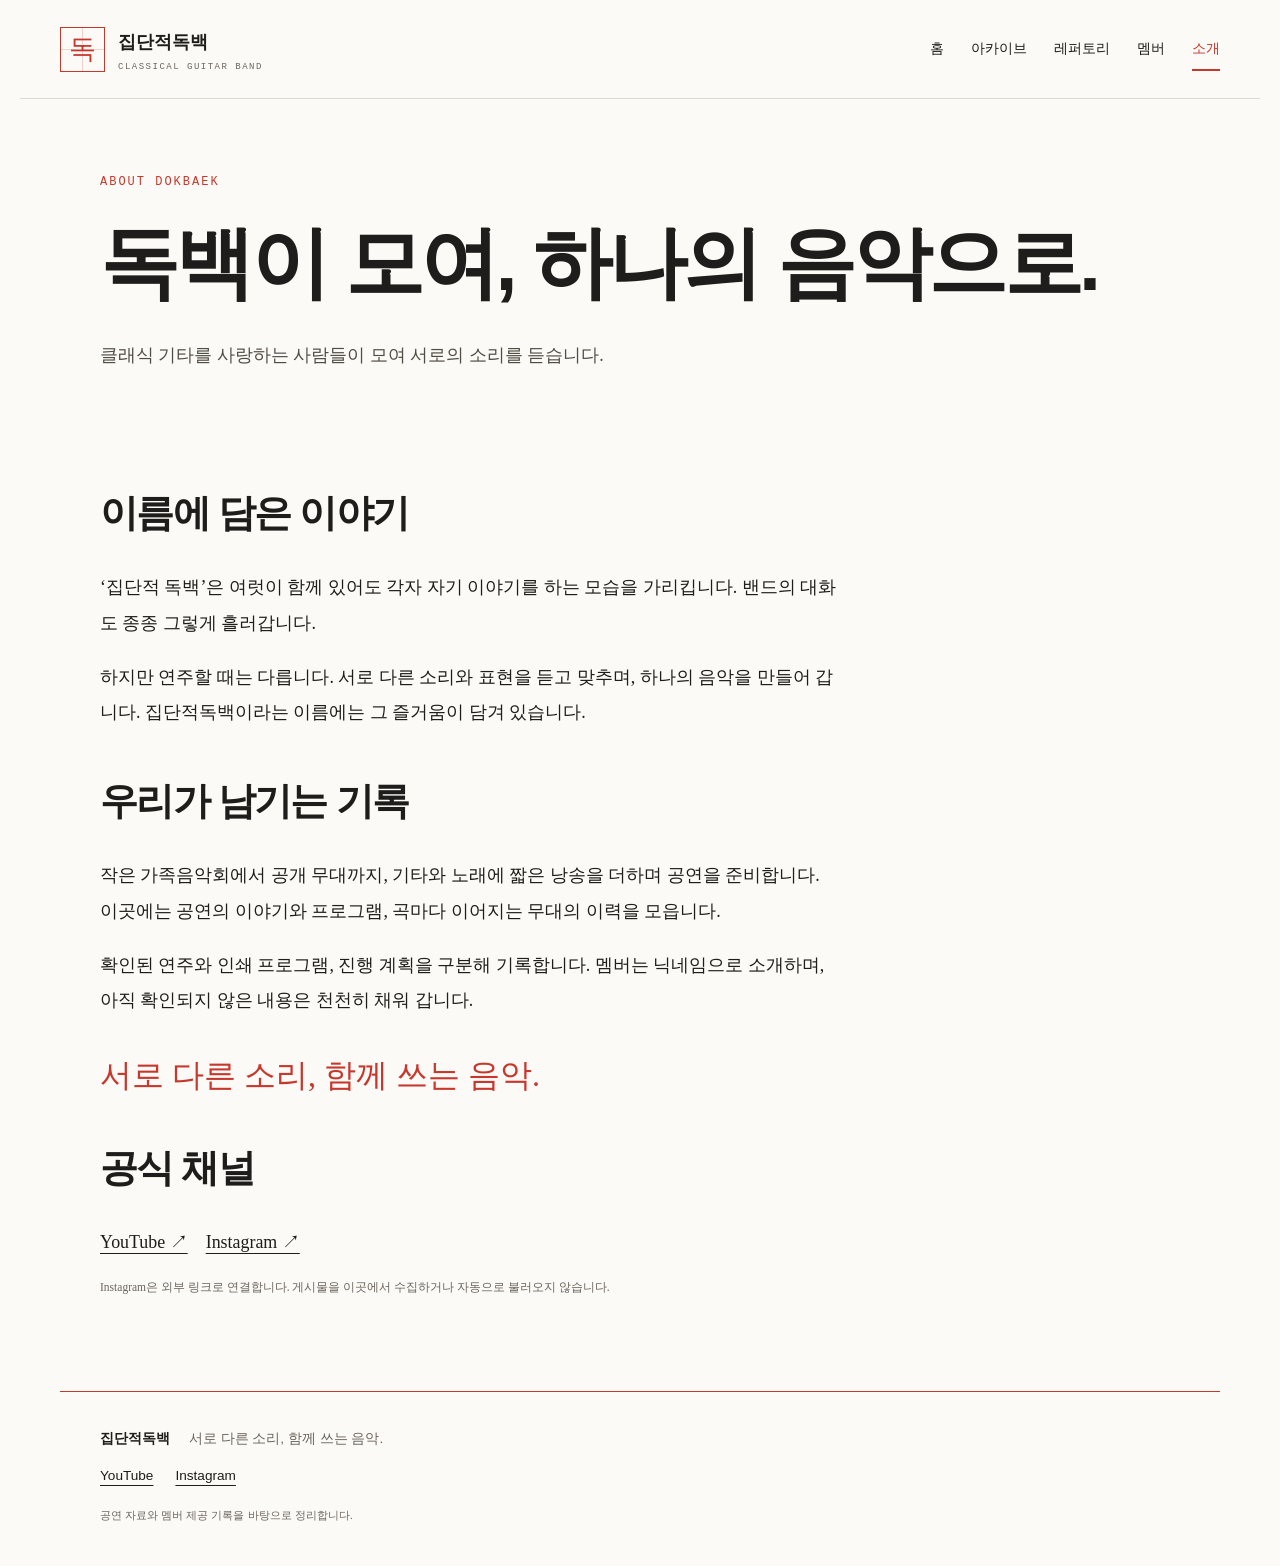
==== about.html @ 29172a7e "집독 아카이브페이지 구성" ====
<!doctype html>
<html lang="ko"><head><meta charset="utf-8"><meta name="viewport" content="width=device-width, initial-scale=1">
<meta name="description" content="클래식 기타 밴드 집단적독백의 공연과 레퍼토리 기록">
<meta name="referrer" content="strict-origin-when-cross-origin">
<meta http-equiv="Content-Security-Policy" content="default-src 'self'; script-src 'self'; style-src 'self'; img-src 'self' data:; connect-src 'self'; frame-src https://www.youtube-nocookie.com; object-src 'none'; base-uri 'self'">
<title>소개 · 집단적독백</title><link rel="stylesheet" href="assets/css/site.css"><script type="module" src="assets/js/site.js"></script></head>
<body data-page="about"><a class="skip" href="#main">본문으로 건너뛰기</a>
<header class="site-header"><a class="brand" href="index.html"><span class="brand-mark" aria-hidden="true">독</span><span>집단적독백<small>CLASSICAL GUITAR BAND</small></span></a>
<button class="menu-toggle" aria-expanded="false" aria-controls="main-nav">메뉴</button>
<nav id="main-nav" aria-label="주 메뉴"><a href="index.html">홈</a><a href="archive.html?year=2025">아카이브</a><a href="repertoire.html">레퍼토리</a><a href="members.html">멤버</a><a href="about.html">소개</a></nav></header>
<main id="main" tabindex="-1"><p class="loading" role="status">기록을 불러오는 중입니다.</p></main>
<noscript><p>이 아카이브를 보려면 JavaScript를 켜 주세요.</p></noscript>
<footer class="site-footer"><p>집단적독백 <span>서로 다른 소리, 함께 쓰는 음악.</span></p><div id="footer-links"></div><small>공연 자료와 멤버 제공 기록을 바탕으로 정리합니다.</small></footer>
<dialog id="media-dialog" aria-labelledby="media-title"><div class="dialog-toolbar"><h2 id="media-title">공연 인쇄물</h2><button id="close-dialog" autofocus>닫기 ×</button></div><div id="media-content"></div></dialog>
</body></html>
---- assets/css/site.css ----
:root{--paper:#fbfaf6;--red:#c8372d;--ink:#1e1d1b;--navy:#26324f;--muted:#6c655d;--line:#ded8ce;--grid:#c8372d35;--serif:Georgia,'Batang','바탕',serif;--sans:'Malgun Gothic','Apple SD Gothic Neo',sans-serif;--mono:Consolas,monospace}
*{box-sizing:border-box}html{scroll-behavior:smooth;scroll-padding-top:100px}body{margin:0;background:var(--paper);color:var(--ink);font-family:var(--sans);line-height:1.75}a{color:inherit;text-decoration-thickness:1px;text-underline-offset:5px}button,input,select{font:inherit}button,a,input,select,summary{touch-action:manipulation}button{cursor:pointer}button:disabled{cursor:default}a:focus-visible,button:focus-visible,input:focus-visible,select:focus-visible,summary:focus-visible,[tabindex]:focus-visible{outline:3px solid var(--navy);outline-offset:5px}img{display:block;max-width:100%}h1,h2,h3,p{margin-top:0}h1,h2,h3{line-height:1.3;letter-spacing:-.045em}h1{font-size:clamp(2.5rem,6.2vw,5.25rem);font-weight:900;margin-bottom:24px}h2{font-size:clamp(1.7rem,3vw,2.5rem)}h3{font-size:1.25rem}small,.muted{color:var(--muted)}.skip{position:fixed;top:-100px;left:20px;z-index:20;background:var(--ink);color:white;padding:10px}.skip:focus{top:10px}.site-header{max-width:1240px;margin:auto;padding:26px 40px;display:flex;justify-content:space-between;align-items:center;gap:24px;border-bottom:1px solid var(--line)}.brand{display:flex;gap:13px;align-items:center;text-decoration:none;font-size:1.15rem;font-weight:bold;white-space:nowrap}.brand small{display:block;font:9px var(--mono);letter-spacing:1.5px;margin-top:4px}.brand-mark{border:1px solid var(--red);color:var(--red);font:1.7rem var(--serif);width:45px;height:45px;display:grid;place-items:center;background:linear-gradient(90deg,transparent 49%,var(--grid) 50%,transparent 51%),linear-gradient(transparent 49%,var(--grid) 50%,transparent 51%)}nav{display:flex;gap:27px;font-size:.9rem}nav a{text-decoration:none;padding:8px 0}nav a[aria-current=page]{color:var(--red);border-bottom:2px solid var(--red)}.menu-toggle{display:none;background:transparent;border:1px solid var(--line);padding:6px 13px}main{max-width:1160px;margin:auto;padding:0 40px 80px;min-height:55vh}.loading{padding:70px 0}.eyebrow{font:.75rem var(--mono);letter-spacing:2px;text-transform:uppercase;color:var(--red);margin-bottom:22px}.hero{padding:76px 0 52px}.hero p.lede,.lede{max-width:650px;font-family:var(--serif);font-size:1.12rem;line-height:1.95;color:#514c44}.hero .actions{margin-top:30px}.home-hero{position:relative}.home-hero h1{max-width:850px}.accent{color:var(--red)}.group-art{width:100%;aspect-ratio:3/1;object-fit:contain;margin:30px 0 0}.hero-bottom{display:flex;justify-content:space-between;gap:20px;align-items:center;margin-top:12px}.hero-bottom small{font:11px var(--mono);letter-spacing:1px}.actions{display:flex;gap:12px;flex-wrap:wrap}.button{display:inline-flex;justify-content:center;align-items:center;text-decoration:none;border:1px solid var(--ink);background:transparent;padding:11px 20px;min-height:44px;color:var(--ink);font-size:.9rem}.button.primary{background:var(--ink);color:var(--paper)}.button:hover{border-color:var(--red);color:var(--red)}.button.primary:hover{background:var(--red);color:white}.section{padding:40px 0;border-top:1px solid var(--line)}.section-head{display:flex;justify-content:space-between;align-items:baseline;gap:20px;margin-bottom:28px}.section-head h2{margin:0}.section-head>a{font-size:.85rem}.stats{display:grid;grid-template-columns:repeat(3,1fr);border-top:1px solid var(--red);border-bottom:1px solid var(--red);margin:15px 0 45px}.stat{padding:22px 20px;border-right:1px solid var(--grid)}.stat:last-child{border:0}.stat b{display:block;font:2.7rem var(--mono);color:var(--red);line-height:1.3}.stat span{font-size:.82rem}.stat small{display:block;font-size:.7rem}.year-grid,.card-grid{display:grid;grid-template-columns:repeat(2,minmax(0,1fr));gap:22px}.year-card{display:block;padding:28px 30px;border:1px solid var(--red);text-decoration:none;position:relative;background:linear-gradient(var(--grid) 1px,transparent 1px),linear-gradient(90deg,var(--grid) 1px,transparent 1px);background-size:38px 38px}.year-card .year-number{font:3.4rem var(--mono);letter-spacing:-3px;color:var(--red)}.year-card h3{margin:12px 0 8px;font-size:1.5rem}.year-card p{background:var(--paper);width:fit-content;margin-bottom:12px}.year-card .arrow{position:absolute;right:26px;top:30px;font-size:1.6rem}.year-card:hover{background-color:#f6eee5}.concert-preview{display:block;border-top:2px solid var(--ink);padding:22px 0;text-decoration:none}.concert-preview .preview-date{font:.8rem var(--mono);color:var(--red);margin-bottom:14px}.concert-preview h3{font-size:1.35rem;margin:10px 0}.concert-preview p{margin-bottom:8px}.pill{display:inline-block;font-size:.7rem;padding:2px 9px;border:1px solid var(--line);margin:0 5px 5px 0;line-height:1.8;border-radius:2px}.pill.red{border-color:var(--red);color:var(--red)}.pill.navy{border-color:var(--navy);color:var(--navy)}.year-tabs{display:flex;gap:8px;flex-wrap:wrap;padding-top:32px}.year-tabs a{font:1rem var(--mono);text-decoration:none;border:1px solid var(--line);padding:7px 17px}.year-tabs a[aria-current=page]{background:var(--red);border-color:var(--red);color:white}.manuscript{display:flex;flex-wrap:wrap;margin-bottom:26px;max-width:100%}.manuscript span{display:grid;place-items:center;width:39px;height:42px;border:1px solid var(--red);margin-right:-1px;font-family:var(--serif);font-size:1.1rem;animation:letter-in .5s both;animation-delay:calc(var(--i,0)*.04s)}@keyframes letter-in{from{opacity:0}to{opacity:1}}.calendar{display:grid;grid-template-columns:repeat(6,minmax(0,1fr));border-left:1px solid var(--red);border-top:1px solid var(--red)}.month{min-height:135px;padding:12px;border-right:1px solid var(--red);border-bottom:1px solid var(--red)}.month-number{font:1.4rem var(--mono);color:var(--red);display:block;margin-bottom:12px}.month a{display:block;font-size:.72rem;margin-top:7px;overflow-wrap:anywhere}.month.empty{color:var(--muted);background:linear-gradient(135deg,transparent 49.7%,#c8372d12 50%,transparent 50.3%)}.calendar-caption{font-size:.8rem;color:var(--muted);margin-top:12px}.concert-section{border-top:1px solid var(--red);padding:42px 0 55px;scroll-margin-top:35px}.concert-heading{display:flex;gap:24px;align-items:flex-start;margin-bottom:22px}.concert-number{flex:none;width:70px;height:80px;border:1px solid var(--red);display:flex;flex-direction:column;align-items:center;justify-content:center;color:var(--red);font:2.6rem var(--mono)}.concert-number small{font:11px var(--mono);color:var(--red)}.concert-heading h2{margin:8px 0 14px}.concert-heading p{margin-bottom:3px}.concert-story{font-family:var(--serif);font-size:1.08rem;max-width:750px}.notice{border-left:2px solid var(--red);padding:8px 16px;background:#c8372d05;margin:18px 0;font-size:.85rem;color:#5d514a}.notice p{margin:5px 0}.print-grid{display:grid;grid-template-columns:repeat(2,minmax(0,220px));gap:18px;margin:25px 0 35px}.print-button{background:transparent;border:1px solid var(--line);padding:9px;text-align:left}.print-button img{width:100%;height:240px;object-fit:contain;background:#f1ece2}.print-button span{display:flex;justify-content:space-between;font-size:.75rem;margin-top:9px;gap:10px}.setlist{list-style:none;padding:0;margin:18px 0 25px;border-top:1px solid var(--line)}.set-item{display:grid;grid-template-columns:48px minmax(0,1fr);gap:10px;padding:23px 0;border-bottom:1px solid var(--line);scroll-margin-top:25px}.set-number{font:1.1rem var(--mono);color:var(--red);padding-top:4px}.set-item h3{margin:0 0 8px;font-size:1.22rem}.set-item h3 a{text-decoration:none}.set-item h3 a:hover{text-decoration:underline}.set-item p{font-size:.85rem;margin:8px 0}.set-item .composer{font: .8rem var(--mono);color:var(--muted);margin-bottom:10px}.set-item.event{background:#26324f05;padding-left:12px}.source-note{font-size:.72rem;color:var(--muted);margin-top:15px}.credits{display:flex;gap:9px;flex-wrap:wrap;margin-top:12px}.credit{display:flex;gap:8px;align-items:center;font-size:.75rem;text-decoration:none;border:1px solid var(--line);padding:4px 10px 4px 4px}.credit .image-wrap{width:36px;height:36px;flex:none}.credit img{width:36px;height:36px;object-fit:contain}.image-wrap{display:block;position:relative}.image-placeholder{display:grid;place-items:center;width:100%;height:100%;background:#ece8df;color:var(--muted);text-align:center;font-size:.7rem}.moments{display:grid;grid-template-columns:repeat(2,minmax(0,1fr));gap:16px;margin-top:30px}.moment{padding:20px;border:1px solid var(--line);font-family:var(--serif)}.concert-pagination{display:flex;justify-content:space-between;gap:20px;font-size:.85rem;margin-top:28px}.table-wrap{overflow-x:auto;border:1px solid var(--line)}table{border-collapse:collapse;width:100%;min-width:520px;font-size:.82rem;text-align:left}th,td{padding:13px 15px;border-bottom:1px solid var(--line)}th{background:#ede8de;font-weight:normal;white-space:nowrap}td:not(:first-child){text-align:center}td:first-child{max-width:300px}tr:last-child td{border:0}.table-legend{font-size:.75rem;color:var(--muted);margin-top:12px}.filters{display:grid;grid-template-columns:2fr repeat(3,1fr);gap:15px;padding:24px 0;border-top:1px solid var(--red);border-bottom:1px solid var(--line)}label{display:block;font-size:.78rem;color:var(--muted)}input,select{display:block;width:100%;border:1px solid var(--line);background:var(--paper);color:var(--ink);padding:11px;margin-top:6px;border-radius:0;min-height:45px}input:focus,select:focus{border-color:var(--navy)}.filter-bottom{display:flex;align-items:center;justify-content:space-between;margin:20px 0;gap:15px}.filter-bottom p{margin:0;font-size:.85rem}.text-button{border:0;border-bottom:1px solid var(--ink);padding:4px 0;background:transparent;color:var(--ink);font-size:.8rem}.song-card{border-top:1px solid var(--line);padding:0}.song-card:last-child{border-bottom:1px solid var(--line)}.song-card summary{display:flex;align-items:center;justify-content:space-between;gap:20px;cursor:pointer;padding:24px 0;list-style:none}.song-card summary::-webkit-details-marker{display:none}.song-card summary::after{content:'+';color:var(--red);font-size:1.6rem}.song-card[open] summary::after{content:'−'}.song-card summary strong{font-size:1.18rem;display:block}.song-card summary small{font-size:.75rem}.song-card summary .history-count{font:.85rem var(--mono);margin-left:auto;white-space:nowrap}.song-body{padding:0 0 25px}.song-description{font-family:var(--serif)}.history{border-left:2px solid var(--line);padding:5px 0 5px 18px;margin:18px 0;font-size:.85rem}.history p{margin:6px 0}.history>a{font-weight:bold}.empty-state{padding:35px 20px;border:1px dashed var(--line);color:var(--muted);text-align:center}.member-grid{display:grid;grid-template-columns:repeat(4,minmax(0,1fr));gap:18px;margin:28px 0 45px}.member-card{padding:20px 15px;border:1px solid var(--red);text-decoration:none;text-align:center}.member-card .image-wrap{width:100%;height:200px}.member-card img{width:100%;height:200px;object-fit:contain}.member-card h3{margin:20px 0 5px;font-size:1.1rem}.member-card p{font-size:.72rem;margin:0;color:var(--muted)}.member-card:hover,.member-card[aria-current=true]{background:#f1eae0}.member-detail{padding:30px;border:1px solid var(--line);scroll-margin-top:30px}.member-detail h2{font-size:1.7rem}.prose{max-width:740px;font-family:var(--serif);font-size:1.12rem;line-height:2}.prose h2{font-family:var(--sans);margin-top:45px}.about-signature{font:2rem var(--serif);color:var(--red);margin:35px 0}.channel-list{display:flex;gap:18px;flex-wrap:wrap}.site-footer{max-width:1160px;padding:35px 40px 40px;margin:auto;border-top:1px solid var(--red);font-size:.85rem}.site-footer p{font-weight:bold}.site-footer p span{font-weight:normal;color:var(--muted);margin-left:15px}.site-footer #footer-links{display:flex;gap:22px;margin-bottom:15px}.site-footer small{font-size:.7rem}dialog{padding:20px;border:1px solid var(--red);background:var(--paper);max-width:min(900px,95vw);max-height:94vh;width:fit-content}dialog::backdrop{background:#1e1d1bd4}.dialog-toolbar{display:flex;justify-content:space-between;align-items:center;gap:24px;padding-bottom:15px}.dialog-toolbar h2{font-size:1.1rem;margin:0}.dialog-toolbar button{background:transparent;border:1px solid var(--ink);padding:6px 12px}.dialog-toolbar button:hover{color:var(--red)}#media-content img{max-height:78vh;object-fit:contain;max-width:100%}iframe{border:0;max-width:100%;aspect-ratio:16/9;width:720px}.video-button{margin-top:10px}.error{padding:50px 0}
.hero h1{white-space:pre-line}.group-art img{width:100%;height:100%;object-fit:contain}.group-art .image-placeholder{aspect-ratio:3/1}
@media(min-width:1050px){.member-grid{grid-template-columns:repeat(7,minmax(0,1fr));gap:10px}.member-card{padding:16px 8px}.member-card .image-wrap,.member-card img{height:145px}.member-card h3{font-size:.95rem}.member-card p{font-size:.65rem}}
@media(max-width:760px){.site-header{padding:20px 24px;gap:12px;flex-wrap:wrap}.menu-toggle{display:block}nav{display:none;width:100%;gap:10px;justify-content:space-between;border-top:1px solid var(--line);padding-top:10px}nav.is-open{display:flex}nav a{font-size:.85rem}main{padding:0 24px 55px}.hero{padding:48px 0 30px}.hero p.lede{font-size:1rem}.hero-bottom{align-items:flex-start;flex-direction:column}.group-art{margin-top:25px}.stats{margin-bottom:30px}.stat{padding:18px 10px}.stat b{font-size:2rem}.stat span{font-size:.72rem}.stat small{font-size:.6rem}.year-grid,.card-grid{gap:16px}.year-card{padding:22px 18px}.year-card .year-number{font-size:2.6rem}.year-card h3{font-size:1.2rem}.year-card p{font-size:.8rem}.calendar{grid-template-columns:repeat(3,minmax(0,1fr))}.month{min-height:110px}.concert-heading{gap:16px}.concert-number{width:56px;height:65px;font-size:2rem}.concert-heading h2{font-size:1.65rem}.concert-heading p{font-size:.85rem}.filters{grid-template-columns:repeat(2,minmax(0,1fr))}.member-grid{grid-template-columns:repeat(3,minmax(0,1fr));gap:10px}.member-card{padding:14px 7px}.member-card .image-wrap,.member-card img{height:145px}.member-card h3{font-size:.92rem}.member-card p{font-size:.65rem}.section-head{align-items:flex-start}.section-head>a{white-space:nowrap;font-size:.72rem}.site-footer{padding:30px 24px}.site-footer p span{display:block;margin-left:0}.moments{grid-template-columns:1fr}.manuscript span{width:32px;height:36px;font-size:1rem}.member-detail{padding:22px}.print-button img{height:190px}}
@media(max-width:430px){main{padding-left:20px;padding-right:20px}.site-header{padding-left:20px;padding-right:20px}.brand{font-size:1rem}.brand-mark{width:38px;height:38px}.brand small{font-size:8px}.year-grid,.card-grid{grid-template-columns:1fr}.calendar{grid-template-columns:repeat(2,minmax(0,1fr))}.month{min-height:100px}.member-grid{grid-template-columns:repeat(2,minmax(0,1fr))}.set-item{grid-template-columns:32px minmax(0,1fr)}.print-button img{height:175px}.song-card summary strong{font-size:1rem}.song-card summary .history-count{font-size:.7rem}.hero-bottom .actions{width:100%}.hero-bottom .button{flex:1;padding:10px}.prose{font-size:1rem}.concert-pagination{font-size:.72rem}.year-card p{font-size:.88rem}.stats .stat small{line-height:1.5}.filters{gap:10px}.filters label{font-size:.72rem}input,select{font-size:.85rem}}
@media(prefers-reduced-motion:reduce){html{scroll-behavior:auto}*,*::before,*::after{animation:none!important;transition:none!important}}
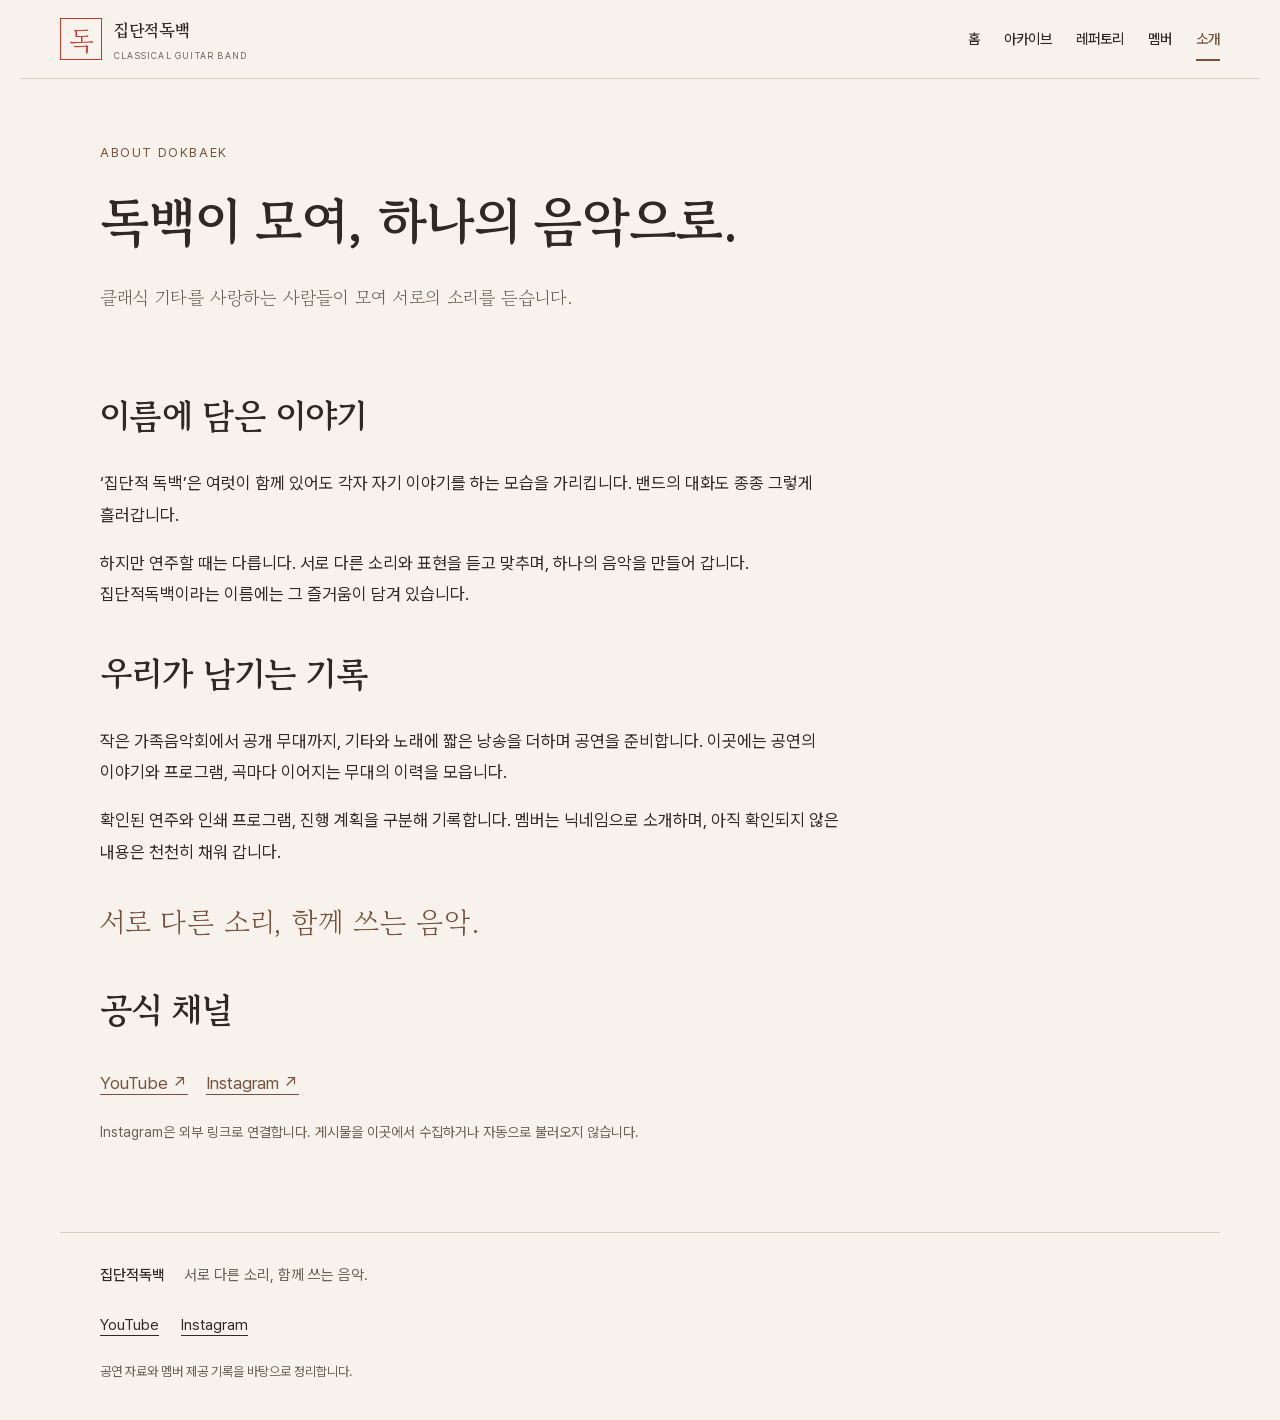
==== commit 52a82ec3: "폰트 변경" ====
--- a/about.html
+++ b/about.html
@@ -2,8 +2,8 @@
 <html lang="ko"><head><meta charset="utf-8"><meta name="viewport" content="width=device-width, initial-scale=1">
 <meta name="description" content="클래식 기타 밴드 집단적독백의 공연과 레퍼토리 기록">
 <meta name="referrer" content="strict-origin-when-cross-origin">
-<meta http-equiv="Content-Security-Policy" content="default-src 'self'; script-src 'self'; style-src 'self'; img-src 'self' data:; connect-src 'self'; frame-src https://www.youtube-nocookie.com; object-src 'none'; base-uri 'self'">
-<title>소개 · 집단적독백</title><link rel="stylesheet" href="assets/css/site.css"><script type="module" src="assets/js/site.js"></script></head>
+<meta http-equiv="Content-Security-Policy" content="default-src 'self'; script-src 'self'; style-src 'self'; font-src 'self'; img-src 'self' data:; connect-src 'self'; frame-src https://www.youtube-nocookie.com; object-src 'none'; base-uri 'self'">
+<title>소개 · 집단적독백</title><link rel="stylesheet" href="assets/css/fonts.css"><link rel="stylesheet" href="assets/css/site.css"><script type="module" src="assets/js/site.js"></script></head>
 <body data-page="about"><a class="skip" href="#main">본문으로 건너뛰기</a>
 <header class="site-header"><a class="brand" href="index.html"><span class="brand-mark" aria-hidden="true">독</span><span>집단적독백<small>CLASSICAL GUITAR BAND</small></span></a>
 <button class="menu-toggle" aria-expanded="false" aria-controls="main-nav">메뉴</button>
--- a/assets/css/fonts.css
+++ b/assets/css/fonts.css
@@ -0,0 +1,22 @@
+/* Local full-coverage fonts. Sources and original licenses: ../fonts/README.md. */
+@font-face {
+  font-family: 'Gowun Batang';
+  font-style: normal;
+  font-weight: 400;
+  font-display: swap;
+  src: url('../fonts/gowun-batang/GowunBatang-Regular.woff2') format('woff2');
+}
+@font-face {
+  font-family: 'Gowun Batang';
+  font-style: normal;
+  font-weight: 700;
+  font-display: swap;
+  src: url('../fonts/gowun-batang/GowunBatang-Bold.woff2') format('woff2');
+}
+@font-face {
+  font-family: 'Pretendard Variable';
+  font-style: normal;
+  font-weight: 400 600;
+  font-display: swap;
+  src: url('../fonts/pretendard/PretendardVariable.woff2') format('woff2');
+}
--- a/assets/css/site.css
+++ b/assets/css/site.css
@@ -1,7 +1,186 @@
-:root{--paper:#fbfaf6;--red:#c8372d;--ink:#1e1d1b;--navy:#26324f;--muted:#6c655d;--line:#ded8ce;--grid:#c8372d35;--serif:Georgia,'Batang','바탕',serif;--sans:'Malgun Gothic','Apple SD Gothic Neo',sans-serif;--mono:Consolas,monospace}
-*{box-sizing:border-box}html{scroll-behavior:smooth;scroll-padding-top:100px}body{margin:0;background:var(--paper);color:var(--ink);font-family:var(--sans);line-height:1.75}a{color:inherit;text-decoration-thickness:1px;text-underline-offset:5px}button,input,select{font:inherit}button,a,input,select,summary{touch-action:manipulation}button{cursor:pointer}button:disabled{cursor:default}a:focus-visible,button:focus-visible,input:focus-visible,select:focus-visible,summary:focus-visible,[tabindex]:focus-visible{outline:3px solid var(--navy);outline-offset:5px}img{display:block;max-width:100%}h1,h2,h3,p{margin-top:0}h1,h2,h3{line-height:1.3;letter-spacing:-.045em}h1{font-size:clamp(2.5rem,6.2vw,5.25rem);font-weight:900;margin-bottom:24px}h2{font-size:clamp(1.7rem,3vw,2.5rem)}h3{font-size:1.25rem}small,.muted{color:var(--muted)}.skip{position:fixed;top:-100px;left:20px;z-index:20;background:var(--ink);color:white;padding:10px}.skip:focus{top:10px}.site-header{max-width:1240px;margin:auto;padding:26px 40px;display:flex;justify-content:space-between;align-items:center;gap:24px;border-bottom:1px solid var(--line)}.brand{display:flex;gap:13px;align-items:center;text-decoration:none;font-size:1.15rem;font-weight:bold;white-space:nowrap}.brand small{display:block;font:9px var(--mono);letter-spacing:1.5px;margin-top:4px}.brand-mark{border:1px solid var(--red);color:var(--red);font:1.7rem var(--serif);width:45px;height:45px;display:grid;place-items:center;background:linear-gradient(90deg,transparent 49%,var(--grid) 50%,transparent 51%),linear-gradient(transparent 49%,var(--grid) 50%,transparent 51%)}nav{display:flex;gap:27px;font-size:.9rem}nav a{text-decoration:none;padding:8px 0}nav a[aria-current=page]{color:var(--red);border-bottom:2px solid var(--red)}.menu-toggle{display:none;background:transparent;border:1px solid var(--line);padding:6px 13px}main{max-width:1160px;margin:auto;padding:0 40px 80px;min-height:55vh}.loading{padding:70px 0}.eyebrow{font:.75rem var(--mono);letter-spacing:2px;text-transform:uppercase;color:var(--red);margin-bottom:22px}.hero{padding:76px 0 52px}.hero p.lede,.lede{max-width:650px;font-family:var(--serif);font-size:1.12rem;line-height:1.95;color:#514c44}.hero .actions{margin-top:30px}.home-hero{position:relative}.home-hero h1{max-width:850px}.accent{color:var(--red)}.group-art{width:100%;aspect-ratio:3/1;object-fit:contain;margin:30px 0 0}.hero-bottom{display:flex;justify-content:space-between;gap:20px;align-items:center;margin-top:12px}.hero-bottom small{font:11px var(--mono);letter-spacing:1px}.actions{display:flex;gap:12px;flex-wrap:wrap}.button{display:inline-flex;justify-content:center;align-items:center;text-decoration:none;border:1px solid var(--ink);background:transparent;padding:11px 20px;min-height:44px;color:var(--ink);font-size:.9rem}.button.primary{background:var(--ink);color:var(--paper)}.button:hover{border-color:var(--red);color:var(--red)}.button.primary:hover{background:var(--red);color:white}.section{padding:40px 0;border-top:1px solid var(--line)}.section-head{display:flex;justify-content:space-between;align-items:baseline;gap:20px;margin-bottom:28px}.section-head h2{margin:0}.section-head>a{font-size:.85rem}.stats{display:grid;grid-template-columns:repeat(3,1fr);border-top:1px solid var(--red);border-bottom:1px solid var(--red);margin:15px 0 45px}.stat{padding:22px 20px;border-right:1px solid var(--grid)}.stat:last-child{border:0}.stat b{display:block;font:2.7rem var(--mono);color:var(--red);line-height:1.3}.stat span{font-size:.82rem}.stat small{display:block;font-size:.7rem}.year-grid,.card-grid{display:grid;grid-template-columns:repeat(2,minmax(0,1fr));gap:22px}.year-card{display:block;padding:28px 30px;border:1px solid var(--red);text-decoration:none;position:relative;background:linear-gradient(var(--grid) 1px,transparent 1px),linear-gradient(90deg,var(--grid) 1px,transparent 1px);background-size:38px 38px}.year-card .year-number{font:3.4rem var(--mono);letter-spacing:-3px;color:var(--red)}.year-card h3{margin:12px 0 8px;font-size:1.5rem}.year-card p{background:var(--paper);width:fit-content;margin-bottom:12px}.year-card .arrow{position:absolute;right:26px;top:30px;font-size:1.6rem}.year-card:hover{background-color:#f6eee5}.concert-preview{display:block;border-top:2px solid var(--ink);padding:22px 0;text-decoration:none}.concert-preview .preview-date{font:.8rem var(--mono);color:var(--red);margin-bottom:14px}.concert-preview h3{font-size:1.35rem;margin:10px 0}.concert-preview p{margin-bottom:8px}.pill{display:inline-block;font-size:.7rem;padding:2px 9px;border:1px solid var(--line);margin:0 5px 5px 0;line-height:1.8;border-radius:2px}.pill.red{border-color:var(--red);color:var(--red)}.pill.navy{border-color:var(--navy);color:var(--navy)}.year-tabs{display:flex;gap:8px;flex-wrap:wrap;padding-top:32px}.year-tabs a{font:1rem var(--mono);text-decoration:none;border:1px solid var(--line);padding:7px 17px}.year-tabs a[aria-current=page]{background:var(--red);border-color:var(--red);color:white}.manuscript{display:flex;flex-wrap:wrap;margin-bottom:26px;max-width:100%}.manuscript span{display:grid;place-items:center;width:39px;height:42px;border:1px solid var(--red);margin-right:-1px;font-family:var(--serif);font-size:1.1rem;animation:letter-in .5s both;animation-delay:calc(var(--i,0)*.04s)}@keyframes letter-in{from{opacity:0}to{opacity:1}}.calendar{display:grid;grid-template-columns:repeat(6,minmax(0,1fr));border-left:1px solid var(--red);border-top:1px solid var(--red)}.month{min-height:135px;padding:12px;border-right:1px solid var(--red);border-bottom:1px solid var(--red)}.month-number{font:1.4rem var(--mono);color:var(--red);display:block;margin-bottom:12px}.month a{display:block;font-size:.72rem;margin-top:7px;overflow-wrap:anywhere}.month.empty{color:var(--muted);background:linear-gradient(135deg,transparent 49.7%,#c8372d12 50%,transparent 50.3%)}.calendar-caption{font-size:.8rem;color:var(--muted);margin-top:12px}.concert-section{border-top:1px solid var(--red);padding:42px 0 55px;scroll-margin-top:35px}.concert-heading{display:flex;gap:24px;align-items:flex-start;margin-bottom:22px}.concert-number{flex:none;width:70px;height:80px;border:1px solid var(--red);display:flex;flex-direction:column;align-items:center;justify-content:center;color:var(--red);font:2.6rem var(--mono)}.concert-number small{font:11px var(--mono);color:var(--red)}.concert-heading h2{margin:8px 0 14px}.concert-heading p{margin-bottom:3px}.concert-story{font-family:var(--serif);font-size:1.08rem;max-width:750px}.notice{border-left:2px solid var(--red);padding:8px 16px;background:#c8372d05;margin:18px 0;font-size:.85rem;color:#5d514a}.notice p{margin:5px 0}.print-grid{display:grid;grid-template-columns:repeat(2,minmax(0,220px));gap:18px;margin:25px 0 35px}.print-button{background:transparent;border:1px solid var(--line);padding:9px;text-align:left}.print-button img{width:100%;height:240px;object-fit:contain;background:#f1ece2}.print-button span{display:flex;justify-content:space-between;font-size:.75rem;margin-top:9px;gap:10px}.setlist{list-style:none;padding:0;margin:18px 0 25px;border-top:1px solid var(--line)}.set-item{display:grid;grid-template-columns:48px minmax(0,1fr);gap:10px;padding:23px 0;border-bottom:1px solid var(--line);scroll-margin-top:25px}.set-number{font:1.1rem var(--mono);color:var(--red);padding-top:4px}.set-item h3{margin:0 0 8px;font-size:1.22rem}.set-item h3 a{text-decoration:none}.set-item h3 a:hover{text-decoration:underline}.set-item p{font-size:.85rem;margin:8px 0}.set-item .composer{font: .8rem var(--mono);color:var(--muted);margin-bottom:10px}.set-item.event{background:#26324f05;padding-left:12px}.source-note{font-size:.72rem;color:var(--muted);margin-top:15px}.credits{display:flex;gap:9px;flex-wrap:wrap;margin-top:12px}.credit{display:flex;gap:8px;align-items:center;font-size:.75rem;text-decoration:none;border:1px solid var(--line);padding:4px 10px 4px 4px}.credit .image-wrap{width:36px;height:36px;flex:none}.credit img{width:36px;height:36px;object-fit:contain}.image-wrap{display:block;position:relative}.image-placeholder{display:grid;place-items:center;width:100%;height:100%;background:#ece8df;color:var(--muted);text-align:center;font-size:.7rem}.moments{display:grid;grid-template-columns:repeat(2,minmax(0,1fr));gap:16px;margin-top:30px}.moment{padding:20px;border:1px solid var(--line);font-family:var(--serif)}.concert-pagination{display:flex;justify-content:space-between;gap:20px;font-size:.85rem;margin-top:28px}.table-wrap{overflow-x:auto;border:1px solid var(--line)}table{border-collapse:collapse;width:100%;min-width:520px;font-size:.82rem;text-align:left}th,td{padding:13px 15px;border-bottom:1px solid var(--line)}th{background:#ede8de;font-weight:normal;white-space:nowrap}td:not(:first-child){text-align:center}td:first-child{max-width:300px}tr:last-child td{border:0}.table-legend{font-size:.75rem;color:var(--muted);margin-top:12px}.filters{display:grid;grid-template-columns:2fr repeat(3,1fr);gap:15px;padding:24px 0;border-top:1px solid var(--red);border-bottom:1px solid var(--line)}label{display:block;font-size:.78rem;color:var(--muted)}input,select{display:block;width:100%;border:1px solid var(--line);background:var(--paper);color:var(--ink);padding:11px;margin-top:6px;border-radius:0;min-height:45px}input:focus,select:focus{border-color:var(--navy)}.filter-bottom{display:flex;align-items:center;justify-content:space-between;margin:20px 0;gap:15px}.filter-bottom p{margin:0;font-size:.85rem}.text-button{border:0;border-bottom:1px solid var(--ink);padding:4px 0;background:transparent;color:var(--ink);font-size:.8rem}.song-card{border-top:1px solid var(--line);padding:0}.song-card:last-child{border-bottom:1px solid var(--line)}.song-card summary{display:flex;align-items:center;justify-content:space-between;gap:20px;cursor:pointer;padding:24px 0;list-style:none}.song-card summary::-webkit-details-marker{display:none}.song-card summary::after{content:'+';color:var(--red);font-size:1.6rem}.song-card[open] summary::after{content:'−'}.song-card summary strong{font-size:1.18rem;display:block}.song-card summary small{font-size:.75rem}.song-card summary .history-count{font:.85rem var(--mono);margin-left:auto;white-space:nowrap}.song-body{padding:0 0 25px}.song-description{font-family:var(--serif)}.history{border-left:2px solid var(--line);padding:5px 0 5px 18px;margin:18px 0;font-size:.85rem}.history p{margin:6px 0}.history>a{font-weight:bold}.empty-state{padding:35px 20px;border:1px dashed var(--line);color:var(--muted);text-align:center}.member-grid{display:grid;grid-template-columns:repeat(4,minmax(0,1fr));gap:18px;margin:28px 0 45px}.member-card{padding:20px 15px;border:1px solid var(--red);text-decoration:none;text-align:center}.member-card .image-wrap{width:100%;height:200px}.member-card img{width:100%;height:200px;object-fit:contain}.member-card h3{margin:20px 0 5px;font-size:1.1rem}.member-card p{font-size:.72rem;margin:0;color:var(--muted)}.member-card:hover,.member-card[aria-current=true]{background:#f1eae0}.member-detail{padding:30px;border:1px solid var(--line);scroll-margin-top:30px}.member-detail h2{font-size:1.7rem}.prose{max-width:740px;font-family:var(--serif);font-size:1.12rem;line-height:2}.prose h2{font-family:var(--sans);margin-top:45px}.about-signature{font:2rem var(--serif);color:var(--red);margin:35px 0}.channel-list{display:flex;gap:18px;flex-wrap:wrap}.site-footer{max-width:1160px;padding:35px 40px 40px;margin:auto;border-top:1px solid var(--red);font-size:.85rem}.site-footer p{font-weight:bold}.site-footer p span{font-weight:normal;color:var(--muted);margin-left:15px}.site-footer #footer-links{display:flex;gap:22px;margin-bottom:15px}.site-footer small{font-size:.7rem}dialog{padding:20px;border:1px solid var(--red);background:var(--paper);max-width:min(900px,95vw);max-height:94vh;width:fit-content}dialog::backdrop{background:#1e1d1bd4}.dialog-toolbar{display:flex;justify-content:space-between;align-items:center;gap:24px;padding-bottom:15px}.dialog-toolbar h2{font-size:1.1rem;margin:0}.dialog-toolbar button{background:transparent;border:1px solid var(--ink);padding:6px 12px}.dialog-toolbar button:hover{color:var(--red)}#media-content img{max-height:78vh;object-fit:contain;max-width:100%}iframe{border:0;max-width:100%;aspect-ratio:16/9;width:720px}.video-button{margin-top:10px}.error{padding:50px 0}
-.hero h1{white-space:pre-line}.group-art img{width:100%;height:100%;object-fit:contain}.group-art .image-placeholder{aspect-ratio:3/1}
-@media(min-width:1050px){.member-grid{grid-template-columns:repeat(7,minmax(0,1fr));gap:10px}.member-card{padding:16px 8px}.member-card .image-wrap,.member-card img{height:145px}.member-card h3{font-size:.95rem}.member-card p{font-size:.65rem}}
-@media(max-width:760px){.site-header{padding:20px 24px;gap:12px;flex-wrap:wrap}.menu-toggle{display:block}nav{display:none;width:100%;gap:10px;justify-content:space-between;border-top:1px solid var(--line);padding-top:10px}nav.is-open{display:flex}nav a{font-size:.85rem}main{padding:0 24px 55px}.hero{padding:48px 0 30px}.hero p.lede{font-size:1rem}.hero-bottom{align-items:flex-start;flex-direction:column}.group-art{margin-top:25px}.stats{margin-bottom:30px}.stat{padding:18px 10px}.stat b{font-size:2rem}.stat span{font-size:.72rem}.stat small{font-size:.6rem}.year-grid,.card-grid{gap:16px}.year-card{padding:22px 18px}.year-card .year-number{font-size:2.6rem}.year-card h3{font-size:1.2rem}.year-card p{font-size:.8rem}.calendar{grid-template-columns:repeat(3,minmax(0,1fr))}.month{min-height:110px}.concert-heading{gap:16px}.concert-number{width:56px;height:65px;font-size:2rem}.concert-heading h2{font-size:1.65rem}.concert-heading p{font-size:.85rem}.filters{grid-template-columns:repeat(2,minmax(0,1fr))}.member-grid{grid-template-columns:repeat(3,minmax(0,1fr));gap:10px}.member-card{padding:14px 7px}.member-card .image-wrap,.member-card img{height:145px}.member-card h3{font-size:.92rem}.member-card p{font-size:.65rem}.section-head{align-items:flex-start}.section-head>a{white-space:nowrap;font-size:.72rem}.site-footer{padding:30px 24px}.site-footer p span{display:block;margin-left:0}.moments{grid-template-columns:1fr}.manuscript span{width:32px;height:36px;font-size:1rem}.member-detail{padding:22px}.print-button img{height:190px}}
-@media(max-width:430px){main{padding-left:20px;padding-right:20px}.site-header{padding-left:20px;padding-right:20px}.brand{font-size:1rem}.brand-mark{width:38px;height:38px}.brand small{font-size:8px}.year-grid,.card-grid{grid-template-columns:1fr}.calendar{grid-template-columns:repeat(2,minmax(0,1fr))}.month{min-height:100px}.member-grid{grid-template-columns:repeat(2,minmax(0,1fr))}.set-item{grid-template-columns:32px minmax(0,1fr)}.print-button img{height:175px}.song-card summary strong{font-size:1rem}.song-card summary .history-count{font-size:.7rem}.hero-bottom .actions{width:100%}.hero-bottom .button{flex:1;padding:10px}.prose{font-size:1rem}.concert-pagination{font-size:.72rem}.year-card p{font-size:.88rem}.stats .stat small{line-height:1.5}.filters{gap:10px}.filters label{font-size:.72rem}input,select{font-size:.85rem}}
+:root {
+  --paper:#F7F3EC;--card:#FFFCF7;--ink:#302923;--walnut:#76513D;--brass:#A88652;
+  --red:#C8372D;--muted:#6B6056;--line:#D9CFC1;--wood-light:#EBDEC9;--grid:#C8372D30;
+  --serif:'Gowun Batang','Batang','바탕',Georgia,serif;
+  --sans:'Pretendard Variable','Apple SD Gothic Neo','Malgun Gothic',sans-serif;--mono:var(--sans);--header-offset:100px;
+}
+*{box-sizing:border-box}html{scroll-behavior:smooth;scroll-padding-top:var(--header-offset)}
+body{margin:0;background:var(--paper);color:var(--ink);font:400 16px/1.7 var(--sans)}
+b,strong{font-weight:600}
+a{color:inherit;text-decoration-thickness:1px;text-underline-offset:5px}button,input,select,textarea{font:inherit}
+button,.button,#main-nav a,.member-card h3{font-weight:500}
+button,a,input,select,summary{touch-action:manipulation}button{cursor:pointer}button:disabled{cursor:default}
+a:focus-visible,button:focus-visible,input:focus-visible,select:focus-visible,summary:focus-visible,[tabindex]:focus-visible{outline:3px solid var(--walnut);outline-offset:4px}
+img{display:block;max-width:100%}h1,h2,h3,p{margin-top:0}
+h1,h2{font-family:var(--serif);font-weight:700;line-height:1.4;letter-spacing:-.02em;word-break:keep-all;overflow-wrap:anywhere}
+h1{font-size:clamp(2.1rem,4.1vw,3.65rem);margin-bottom:24px}h2{font-size:clamp(1.65rem,2.8vw,2.15rem)}
+h3{font:600 1.15rem/1.55 var(--sans);letter-spacing:-.02em;word-break:keep-all;overflow-wrap:anywhere}
+small,.muted{color:var(--muted)}small{font-size:.875rem}
+.sr-only{position:absolute;width:1px;height:1px;padding:0;margin:-1px;overflow:hidden;clip-path:inset(50%);white-space:nowrap;border:0}
+.skip{position:fixed;top:-100px;left:20px;z-index:40;background:var(--ink);color:white;padding:10px}.skip:focus{top:10px}
+.site-header{position:sticky;top:0;z-index:10;max-width:1240px;margin:auto;padding:16px 40px;display:flex;justify-content:space-between;align-items:center;gap:24px;border-bottom:1px solid var(--line);background:var(--paper)}
+.brand{display:flex;gap:12px;align-items:center;text-decoration:none;font-family:var(--serif);font-size:1.05rem;font-weight:700;white-space:nowrap}
+.brand small{display:block;font:9px/1.5 var(--mono);letter-spacing:1.2px;margin-top:4px}
+.brand-mark{border:1px solid var(--red);color:var(--red);font:1.65rem var(--serif);width:42px;height:42px;display:grid;place-items:center;background:linear-gradient(90deg,transparent 49%,var(--grid) 50%,transparent 51%),linear-gradient(transparent 49%,var(--grid) 50%,transparent 51%)}
+#main-nav{display:flex;gap:24px;font-size:.9rem}#main-nav a{display:flex;align-items:center;text-decoration:none;min-height:44px;padding:8px 0}
+#main-nav a[aria-current=page]{color:var(--walnut);box-shadow:inset 0 -2px var(--walnut)}
+.menu-toggle{display:none;background:transparent;border:1px solid var(--line);padding:6px 14px;min-height:44px;min-width:44px;color:var(--ink)}
+main{max-width:1160px;margin:auto;padding:0 40px 72px;min-height:55vh;min-width:0}.loading{padding:60px 0}
+.eyebrow{font:.8rem/1.6 var(--mono);letter-spacing:1.6px;text-transform:uppercase;color:var(--walnut);margin-bottom:20px}
+.hero{padding:64px 0 40px}.hero h1{white-space:pre-line}
+.lede{max-width:660px;font:400 1.125rem/1.8 var(--serif);color:var(--muted);margin-bottom:0;word-break:keep-all;overflow-wrap:anywhere}
+.hero .actions{margin-top:28px}.home-hero h1{max-width:850px}.accent{color:var(--walnut)}
+.group-art{width:100%;aspect-ratio:3/1;margin-top:28px}.group-art img{width:100%;height:100%;object-fit:contain}.group-art .image-placeholder{aspect-ratio:3/1}
+.hero-bottom{display:flex;justify-content:space-between;gap:20px;align-items:center;margin-top:16px}.hero-bottom small{font-size:.8rem}
+.actions{display:flex;gap:12px;flex-wrap:wrap}
+.button{display:inline-flex;justify-content:center;align-items:center;text-decoration:none;border:1px solid var(--walnut);border-radius:3px;background:transparent;padding:10px 18px;min-height:44px;color:var(--walnut);font-size:.95rem;line-height:1.5;word-break:keep-all}
+.button.primary{background:var(--walnut);color:var(--card)}.button:hover{background:var(--wood-light)}.button.primary:hover{background:#5D3E2D}
+.section{padding:38px 0;border-top:1px solid var(--line)}
+.section-head{display:flex;justify-content:space-between;align-items:baseline;gap:16px;margin-bottom:26px;flex-wrap:wrap}.section-head h2{margin:0}
+.section-head>a{font-size:.875rem;color:var(--walnut);min-height:44px;display:flex;align-items:center}
+.stats{display:grid;grid-template-columns:repeat(3,minmax(0,1fr));border-top:1px solid var(--line);border-bottom:1px solid var(--line);margin:10px 0 40px}
+.stat{padding:20px;border-right:1px solid var(--line)}.stat:last-child{border:0}
+.stat b{display:block;font:600 2.15rem/1.3 var(--sans);color:var(--walnut);margin-bottom:5px;font-variant-numeric:lining-nums tabular-nums}
+.stat span{font-size:.875rem;display:block}.stat small{display:block;font-size:.75rem;line-height:1.65;margin-top:4px}
+.year-grid,.card-grid{display:grid;grid-template-columns:repeat(2,minmax(0,1fr));gap:24px}
+.year-card{display:block;padding:28px 30px;background:var(--card);border:1px solid var(--line);border-top:2px solid var(--brass);border-radius:3px;text-decoration:none;position:relative}
+.year-number{font:400 2.8rem/1.2 var(--sans);color:var(--walnut)}.year-card h3{margin:18px 0 8px;font-family:var(--serif);font-weight:700;font-size:1.5rem}
+.year-card p{margin-bottom:0;font-size:.95rem;color:var(--muted)}.year-card .arrow{position:absolute;right:26px;top:30px;color:var(--walnut);font-size:1.4rem}.year-card:hover{border-color:var(--brass)}
+.concert-preview{display:block;border-top:1px solid var(--brass);padding:22px 0;text-decoration:none}
+.preview-date{font-size:.875rem;color:var(--walnut);font-variant-numeric:tabular-nums;margin-bottom:12px}
+.concert-preview h3{font-size:1.2rem;font-weight:700;margin:10px 0;font-family:var(--serif)}.concert-preview p{margin-bottom:8px}.concert-preview small{font-size:.9rem}
+.pill{display:inline-block;font-size:.8125rem;padding:2px 8px;border:1px solid var(--line);margin:0 5px 5px 0;line-height:1.65;border-radius:3px;color:var(--muted)}
+.pill.red{border-color:var(--walnut);color:var(--walnut)}.pill.navy{border-color:transparent;background:#EAE2D6;color:#5D4E40}
+.year-tabs{display:flex;gap:8px;overflow-x:auto;flex-wrap:nowrap;max-width:100%;padding:25px 3px 8px;margin:0 -3px}
+.year-tabs a{flex:none;font:1rem/1.5 var(--mono);text-decoration:none;border:1px solid var(--line);border-radius:3px;min-height:44px;min-width:76px;display:grid;place-items:center;padding:8px 16px}
+.year-tabs a[aria-current=page]{border-color:var(--red);color:var(--red);background:var(--card);box-shadow:inset 0 -2px var(--red)}
+.album-cover{display:grid;grid-template-columns:minmax(0,1.45fr) minmax(0,1fr);column-gap:38px;align-items:center;padding:34px 0 0}
+.album-cover .hero{padding:12px 0 24px;min-width:0}.album-cover h1{margin-bottom:22px}.album-cover .lede{max-width:590px}
+.album-art{display:flex;flex-direction:column;justify-content:center;align-items:center;min-width:0;align-self:center}
+.guitar-decoration{width:100%;max-width:320px;aspect-ratio:320/250;overflow:visible}
+.album-phrase{font:.95rem/1.8 var(--serif);color:var(--walnut);margin:22px 0 0;text-align:center;word-break:keep-all}
+.album-cover .stats{grid-column:1/-1;margin:12px 0 15px}.album-cover .stat{padding:16px 20px}.album-cover .stat b{font-size:1.85rem}
+.concert-jumps{display:flex;flex-wrap:wrap;gap:8px;margin-top:24px}
+.concert-jumps a{display:flex;align-items:center;min-height:44px;font-size:.875rem;padding:8px 12px;line-height:1.5;text-decoration:none;background:var(--card);border:1px solid var(--line);border-radius:3px;overflow-wrap:anywhere}.concert-jumps a:hover{border-color:var(--walnut)}
+.historical-note{margin:12px 0 32px;color:var(--muted);font-size:.9rem}
+.concert-timeline{list-style:none;padding:0;margin:0 0 20px;border-top:1px solid var(--line)}.concert-timeline li{border-bottom:1px solid var(--line)}
+.timeline-link{display:grid;grid-template-columns:minmax(150px,1fr) minmax(0,2fr) auto 20px;align-items:center;gap:20px;padding:24px 12px;text-decoration:none}.timeline-link:hover{background:var(--card)}
+.timeline-date{font-size:.95rem;font-variant-numeric:tabular-nums;color:var(--walnut)}.timeline-copy{display:flex;flex-direction:column;gap:5px;min-width:0}
+.timeline-copy strong{font-weight:500;line-height:1.65;word-break:keep-all;overflow-wrap:anywhere}.timeline-copy small{font:.8125rem var(--mono);color:var(--walnut)}
+.timeline-copy>span{font-size:.875rem;color:var(--muted)}.timeline-status{font-size:.8125rem;color:var(--muted)}.timeline-arrow{color:var(--walnut)}
+details>summary{cursor:pointer;min-height:44px;display:flex;align-items:center;gap:12px;font-size:.95rem;color:var(--walnut);list-style:none;padding:10px 0}
+details>summary::-webkit-details-marker{display:none}details>summary::after{content:'+';font:1.2rem var(--sans);margin-left:auto;flex:none}details[open]>summary::after{content:'−'}
+.year-calendar{border-bottom:1px solid var(--line);padding:6px 0}
+.calendar{display:grid;grid-template-columns:repeat(6,minmax(0,1fr));border-left:1px solid var(--line);border-top:1px solid var(--line);margin-top:12px}
+.month{min-height:115px;padding:12px;border-right:1px solid var(--line);border-bottom:1px solid var(--line);min-width:0;background:var(--card)}
+.month-number{font:1.2rem/1.5 var(--mono);color:var(--walnut);display:block;margin-bottom:10px}
+.month a{display:block;font-size:.875rem;min-height:44px;margin-top:6px;overflow-wrap:anywhere;line-height:1.65}.month.empty{background:transparent;min-height:100px}.month.empty .month-number{color:var(--muted)}
+.calendar-caption{font-size:.875rem;color:var(--muted);margin-top:14px}
+.concert-section{border-top:1px solid var(--line);padding:38px 0 48px;scroll-margin-top:var(--header-offset)}
+.concert-cover{display:grid;grid-template-columns:minmax(0,220px) minmax(0,1fr);gap:34px;padding:30px;background:var(--card);border:1px solid var(--line);border-radius:3px;align-items:center}
+.concert-cover.without-poster{grid-template-columns:minmax(0,1fr);padding:32px}.concert-cover-copy,.concert-info{min-width:0}
+.concert-heading{display:flex;gap:18px;align-items:flex-start}
+.concert-number{flex:none;width:44px;height:58px;border:1px solid var(--red);display:flex;flex-direction:column;align-items:center;justify-content:center;color:var(--red);font:1.65rem/1.3 var(--serif)}
+.concert-number small{font:10px/1.3 var(--mono);color:var(--red)}.concert-heading h2{margin:8px 0 15px;font-size:clamp(1.6rem,2.5vw,2rem)}
+.concert-heading p{margin-bottom:4px;font-size:1rem;font-variant-numeric:tabular-nums}
+.concert-story{font:400 1.125rem/1.8 var(--serif);color:var(--muted);margin:20px 0 0;word-break:keep-all;overflow-wrap:anywhere}
+.cover-print-actions{display:flex;gap:10px;flex-wrap:wrap;margin-top:20px}
+.print-button{background:transparent;border:1px solid var(--line);padding:8px;text-align:left;border-radius:3px;color:var(--ink);min-width:0}
+.print-image{width:100%;aspect-ratio:2/3;background:var(--paper)}.print-image img{width:100%;height:100%;object-fit:contain}
+.print-caption{display:flex;justify-content:space-between;font-size:.8125rem;margin-top:8px;gap:8px;line-height:1.6}
+.cover-poster{align-self:start;border:0;padding:0}.cover-poster .print-image{aspect-ratio:2/3}.concert-media{display:none}
+.print-grid{display:grid;grid-template-columns:repeat(2,minmax(0,1fr));gap:14px;padding:10px 0 16px}
+.notice{border-left:2px solid var(--brass);padding:8px 16px;margin:22px 0;color:var(--muted);font-size:.9375rem}.notice p{margin:4px 0;line-height:1.8}
+.concert-section>h3{margin-top:30px;font-family:var(--serif);font-weight:700;font-size:1.5rem}
+.setlist{list-style:none;padding:0;margin:18px 0 24px;border-top:1px solid var(--line)}
+.set-item{display:grid;grid-template-columns:36px minmax(0,1fr);gap:16px;padding:22px 0;border-bottom:1px solid var(--line);scroll-margin-top:var(--header-offset)}
+.set-number{font:400 1.15rem/1.8 var(--sans);font-variant-numeric:tabular-nums;color:var(--walnut);padding-top:2px}.set-item h3{margin:0 0 10px;font-size:1.125rem;line-height:1.65}
+.set-item h3 a{text-decoration:none}.set-item h3 a:hover{text-decoration:underline}.set-item p{font-size:1rem;margin:12px 0}.set-item.event{padding-left:12px;background:#EAE2D640}
+.song-story{margin-top:10px;max-width:760px}.song-story>summary{font-size:.875rem;display:inline-flex;gap:22px}.song-story>summary::after{font-size:1rem}.song-story[open]{padding-bottom:8px}.song-story p{color:var(--muted)}
+.source-note{font-size:.875rem!important;color:var(--muted);margin-top:14px;overflow-wrap:anywhere}
+.credits{display:flex;gap:10px;flex-wrap:wrap;margin-top:8px}.credits>small{font-size:.875rem;line-height:1.8}
+.credit{display:flex;gap:9px;align-items:center;font-size:.875rem;text-decoration:none;max-width:100%;min-height:48px;padding:2px 8px 2px 0}
+.credit-text{display:flex;flex-direction:column;gap:1px;line-height:1.5;overflow-wrap:anywhere}.credit-text strong{font-size:.875rem;font-weight:500}.credit-text>span{font-size:.8125rem;color:var(--muted)}
+.credit .credit-avatar{width:44px;height:44px;flex:none;border-radius:50%;background:#EBE2D5;overflow:hidden}.credit-avatar img{width:100%;height:100%;object-fit:contain}
+.credit-avatar.face-crop img{position:absolute;width:150%;height:auto;max-width:none;left:50%;transform:translateX(-50%);top:-2px}
+.credit-avatar[data-member-id=member-manager] img{width:132%;top:0}.credit-avatar[data-member-id=member-berry] img{width:155%;top:-3px}.credit-avatar[data-member-id=member-senyu] img{width:155%;top:0}
+.image-wrap{display:block;position:relative}.image-placeholder{display:grid;place-items:center;width:100%;height:100%;background:#EAE2D6;color:var(--muted);text-align:center;font-size:.8125rem}
+.moments{display:grid;grid-template-columns:repeat(2,minmax(0,1fr));gap:16px;margin:18px 0}.moment{padding:16px 0;font-size:1rem;color:var(--muted);border-top:1px solid var(--line)}
+.media-note{font-size:.875rem;color:var(--muted);margin:24px 0 12px}.concert-evidence{padding:8px 0;border-top:1px solid var(--line);border-bottom:1px solid var(--line)}
+.concert-evidence ul{padding-left:22px;font-size:.9375rem;color:var(--muted);line-height:1.85}
+.concert-pagination{display:flex;justify-content:space-between;gap:16px;font-size:.9375rem;margin-top:22px;flex-wrap:wrap}.concert-pagination a{display:flex;align-items:center;min-height:44px;color:var(--walnut)}
+.table-wrap{overflow-x:auto;max-width:100%;border:1px solid var(--line);margin:12px 0}
+table{border-collapse:collapse;width:100%;min-width:620px;font-size:.875rem;text-align:left;background:var(--card)}th,td{padding:14px 16px;border-bottom:1px solid var(--line);line-height:1.65}
+th{background:#ECE4D8;font-weight:500;white-space:nowrap}td:not(:first-child){text-align:center}th[scope=row]{white-space:normal;min-width:190px;max-width:300px;background:var(--card)}
+td a{display:inline-block;min-height:44px;padding:8px 0}tr:last-child td,tr:last-child th{border:0}.table-legend{font-size:.875rem;color:var(--muted);margin-top:14px}
+.repertoire-mobile,.repertoire-mobile[hidden]{display:none}.repertoire-comparison>summary{font-size:.95rem}
+.filters{display:grid;grid-template-columns:2fr repeat(3,minmax(0,1fr));gap:15px;padding:24px 0;border-top:1px solid var(--line);border-bottom:1px solid var(--line)}
+label{display:block;font-size:.875rem;color:var(--muted);min-width:0}
+input,select,textarea{display:block;width:100%;border:1px solid var(--line);background:var(--card);color:var(--ink);padding:10px;margin-top:6px;border-radius:3px;min-height:44px;min-width:0;font-size:16px}
+input:focus,select:focus{border-color:var(--walnut)}.filter-bottom{display:flex;align-items:center;justify-content:space-between;margin:20px 0;gap:15px}.filter-bottom p{margin:0;font-size:.9rem}
+.text-button{border:0;border-bottom:1px solid var(--walnut);padding:4px 0;background:transparent;color:var(--walnut);font-size:.875rem;min-height:44px;flex:none}
+.song-card{border-top:1px solid var(--line);padding:0}.song-card:last-child{border-bottom:1px solid var(--line)}
+.song-card>summary{display:flex;align-items:center;justify-content:space-between;gap:16px;padding:22px 0}.song-card>summary>span:first-child{min-width:0}
+.song-card summary strong{font-size:1.1rem;display:block;color:var(--ink);word-break:keep-all;overflow-wrap:anywhere}.song-card summary small{font-size:.875rem;display:block;margin-top:3px}
+.song-card .history-count{font-size:.8125rem;flex:none;margin-left:auto;white-space:nowrap}.song-body{padding:0 0 24px}.song-description{font-size:1rem;color:var(--muted)}
+.history{border-left:2px solid var(--brass);padding:6px 0 6px 18px;margin:18px 0;font-size:1rem}.history p{margin:8px 0;font-size:.9375rem}.history>a{font-weight:500;display:inline-block;min-height:44px;line-height:1.8;padding-top:8px}
+.rehearsal-video{max-width:760px;margin:20px 0 32px}.rehearsal-video .image-wrap{display:block}.rehearsal-video img{object-fit:contain}
+.video-card{margin:16px 0;max-width:360px;width:100%}.video-thumbnail{display:block;overflow:hidden;border:1px solid var(--line);border-radius:3px;background:var(--card);text-decoration:none}.video-thumbnail img{width:100%;aspect-ratio:16/9;object-fit:cover}.video-caption{display:block;padding:9px 12px;font-size:.875rem;color:var(--walnut)}
+.empty-state{padding:28px 16px;border:1px solid var(--line);color:var(--muted);text-align:center;font-size:1rem}
+.member-grid{display:grid;grid-template-columns:repeat(4,minmax(0,1fr));gap:18px;margin:26px 0 38px}
+.member-card{padding:22px 14px;border:1px solid var(--line);background:var(--card);border-radius:3px;text-decoration:none;text-align:center}
+.member-card .image-wrap{width:100%;height:190px}.member-card img{width:100%;height:100%;object-fit:contain}.member-card h3{margin:20px 0 8px;font-size:1.05rem}
+.member-card p{font-size:.8125rem;margin:4px 0;color:var(--muted);line-height:1.7}.member-card:hover,.member-card[aria-current=true]{border-color:var(--walnut);background:#F3ECE1}
+.member-detail{padding:28px;background:var(--card);border:1px solid var(--line);border-radius:3px;scroll-margin-top:var(--header-offset)}.member-detail h2{font-size:1.7rem}
+.prose{max-width:740px;font-size:1.0625rem;line-height:1.85;word-break:keep-all;overflow-wrap:anywhere}.prose h2{margin-top:38px}
+.about-signature{font:1.8rem/1.7 var(--serif);color:var(--walnut);margin:30px 0}.channel-list{display:flex;gap:18px;flex-wrap:wrap}.channel-list a{min-height:44px;display:flex;align-items:center;color:var(--walnut)}
+.site-footer{max-width:1160px;padding:30px 40px 35px;margin:auto;border-top:1px solid var(--line);font-size:.9375rem}.site-footer p{font-weight:500}.site-footer p span{font-weight:normal;color:var(--muted);margin-left:15px}
+.site-footer #footer-links{display:flex;gap:22px;margin-bottom:12px}.site-footer #footer-links a{min-height:44px;display:flex;align-items:center}.site-footer small{font-size:.8125rem}
+dialog{padding:20px;border:1px solid var(--brass);border-radius:4px;background:var(--card);max-width:min(900px,95vw);max-height:94vh;width:fit-content}dialog::backdrop{background:#302923D9}
+.dialog-toolbar{display:flex;justify-content:space-between;align-items:center;gap:20px;padding-bottom:16px}.dialog-toolbar h2{font-size:1.1rem;margin:0}
+.dialog-toolbar button{background:transparent;border:1px solid var(--walnut);border-radius:3px;color:var(--ink);padding:8px 12px;min-width:44px;min-height:44px;flex:none}
+#media-content img{max-height:76vh;object-fit:contain;max-width:100%}iframe{border:0;max-width:100%;aspect-ratio:16/9;width:720px}.video-button{margin-top:12px}.error{padding:50px 0}
+@media(min-width:1050px){
+  .member-grid{grid-template-columns:repeat(7,minmax(0,1fr));gap:10px}.member-card{padding:18px 8px}.member-card .image-wrap{height:145px}.member-card h3{font-size:.95rem}.member-card p{font-size:.75rem}
+}
+@media(max-width:760px){
+  :root{--header-offset:90px}.site-header{padding:12px 20px;gap:12px;flex-wrap:wrap}.brand{font-size:1rem}.brand-mark{width:38px;height:38px}.menu-toggle{display:block}
+  #main-nav{display:none;width:100%;flex-direction:column;gap:0;border-top:1px solid var(--line);padding-top:8px}#main-nav.is-open{display:flex}#main-nav a{font-size:1rem;min-height:44px;padding:10px 8px}
+  #main-nav a[aria-current=page]{box-shadow:none;background:#ECE4D8;border-radius:3px}
+  main{padding:0 20px 48px}.hero{padding:38px 0 30px}h1{font-size:clamp(2.125rem,6vw,2.5rem);line-height:1.4}.lede{font-size:1.0625rem;line-height:1.8}
+  .hero-bottom{align-items:flex-start;flex-direction:column}.group-art{margin-top:24px}.hero-bottom .actions{margin-top:5px}
+  .stats{margin-bottom:28px}.stat{padding:16px 10px}.stat b{font-size:1.7rem}.stat span{font-size:.8125rem}.stat small{font-size:.75rem}
+  .year-grid,.card-grid{gap:16px}.year-card{padding:24px 20px}.year-number{font-size:2.5rem}.year-card h3{font-size:1.3rem}.year-tabs{padding-top:18px}
+  .album-cover{grid-template-columns:minmax(0,1fr);padding-top:12px;row-gap:0}.album-cover .hero{padding:18px 0 8px}.album-cover h1{margin-bottom:16px}
+  .concert-jumps{margin-top:20px;gap:8px}.concert-jumps a{font-size:.875rem;padding:8px 10px}
+  .album-art{flex-direction:row;gap:16px;justify-content:flex-start;padding:12px 0}.guitar-decoration{width:104px;flex:none}.album-phrase{font-size:.875rem;text-align:left;margin:0;max-width:200px}
+  .album-cover .stats{grid-column:1;margin:4px 0 12px}.album-cover .stat{padding:12px 9px}.album-cover .stat b{font-size:1.5rem}.album-cover .stat small{font-size:.6875rem}
+  .historical-note{font-size:.875rem;margin:8px 0 26px}.section{padding:28px 0}
+  .timeline-link{grid-template-columns:minmax(0,1fr) 18px;gap:8px;padding:20px 12px 20px 20px;border-left:1px solid var(--brass);position:relative;margin-left:5px}
+  .timeline-link::before{content:'';position:absolute;width:7px;height:7px;border:1px solid var(--walnut);border-radius:50%;left:-4px;top:27px;background:var(--paper)}
+  .timeline-date{grid-column:1;font-size:.875rem}.timeline-copy{grid-column:1}.timeline-status{grid-column:1;margin-top:4px}.timeline-arrow{grid-column:2;grid-row:1/4;align-self:center}
+  .calendar{grid-template-columns:repeat(3,minmax(0,1fr))}.month{padding:10px;min-height:105px}.month a{font-size:.8125rem}
+  .concert-section{padding:28px 0 34px}.concert-cover,.concert-cover.without-poster{grid-template-columns:minmax(0,1fr);padding:22px 18px;gap:0}
+  .cover-poster,.cover-print-actions{display:none}.concert-heading{gap:12px}.concert-number{width:36px;height:52px;font-size:1.45rem}
+  .concert-heading h2{font-size:1.75rem;line-height:1.4;margin:7px 0 12px}.concert-heading p{font-size:1rem}.concert-story{font-size:1.0625rem;margin-top:18px}
+  .notice{padding:6px 12px;font-size:.9375rem;margin:18px 0}.concert-media{display:block;border-top:1px solid var(--line);border-bottom:1px solid var(--line);margin:18px 0}
+  .print-caption{font-size:.8125rem;flex-wrap:wrap}.set-item{grid-template-columns:28px minmax(0,1fr);gap:12px;padding:20px 0}.set-item h3{font-size:1rem}.set-number{font-size:1rem}.set-item .pill{font-size:.75rem}
+  .moments{grid-template-columns:1fr;gap:0}.repertoire-mobile{display:grid;grid-template-columns:minmax(0,1fr);gap:12px}
+  .repertoire-mini{background:var(--card);padding:18px;border:1px solid var(--line);border-radius:3px;min-width:0}.repertoire-mini h3{font-size:1rem;margin:0 0 10px}
+  .repertoire-mini h3 a{text-decoration:none;display:inline-block;min-height:44px;line-height:1.8;padding-top:6px}.repertoire-mini ul{list-style:none;padding:0;margin:0}.repertoire-mini li{border-top:1px solid var(--line)}
+  .repertoire-mini li a{display:flex;flex-direction:column;gap:4px;padding:10px 0;text-decoration:none;min-height:44px;font-size:.9375rem;overflow-wrap:anywhere}.repertoire-mini small{font-size:.8125rem}
+  .repertoire-comparison{margin-top:18px;border-bottom:1px solid var(--line)}
+  .filters{grid-template-columns:repeat(2,minmax(0,1fr));gap:12px}.filters label:first-child{grid-column:1/-1}.filters input,.filters select{font-size:16px}
+  .member-grid{grid-template-columns:repeat(3,minmax(0,1fr));gap:12px}.member-card{padding:18px 10px}.member-card .image-wrap{height:145px}.member-card h3{font-size:1rem}.member-card p{font-size:.8125rem}
+  .member-detail{padding:22px 18px}.section-head{align-items:flex-start;margin-bottom:20px}.section-head>a{font-size:.875rem}.prose{font-size:1rem;line-height:1.8}
+  .site-footer{padding:25px 20px}.site-footer p span{display:block;margin-left:0}dialog{padding:16px}
+}
+@media(max-width:430px){
+  .brand small{font-size:8px}.year-grid,.card-grid{grid-template-columns:minmax(0,1fr)}.calendar{grid-template-columns:repeat(2,minmax(0,1fr))}.member-grid{grid-template-columns:repeat(2,minmax(0,1fr))}
+  .hero-bottom .actions{width:100%}.hero-bottom .button{flex:1;padding:10px;font-size:.875rem}.filter-bottom{align-items:flex-start}.filter-bottom p{font-size:.875rem}
+  .song-card>summary{gap:10px}.song-card summary strong{font-size:1rem}.song-card .history-count{font-size:.75rem}
+}
+.concert-section,.set-item,.member-detail{scroll-margin-top:12px}
+.notice,.historical-note,.history p{font-size:1rem}
+.album-cover .stat small{font-size:.75rem}
 @media(prefers-reduced-motion:reduce){html{scroll-behavior:auto}*,*::before,*::after{animation:none!important;transition:none!important}}
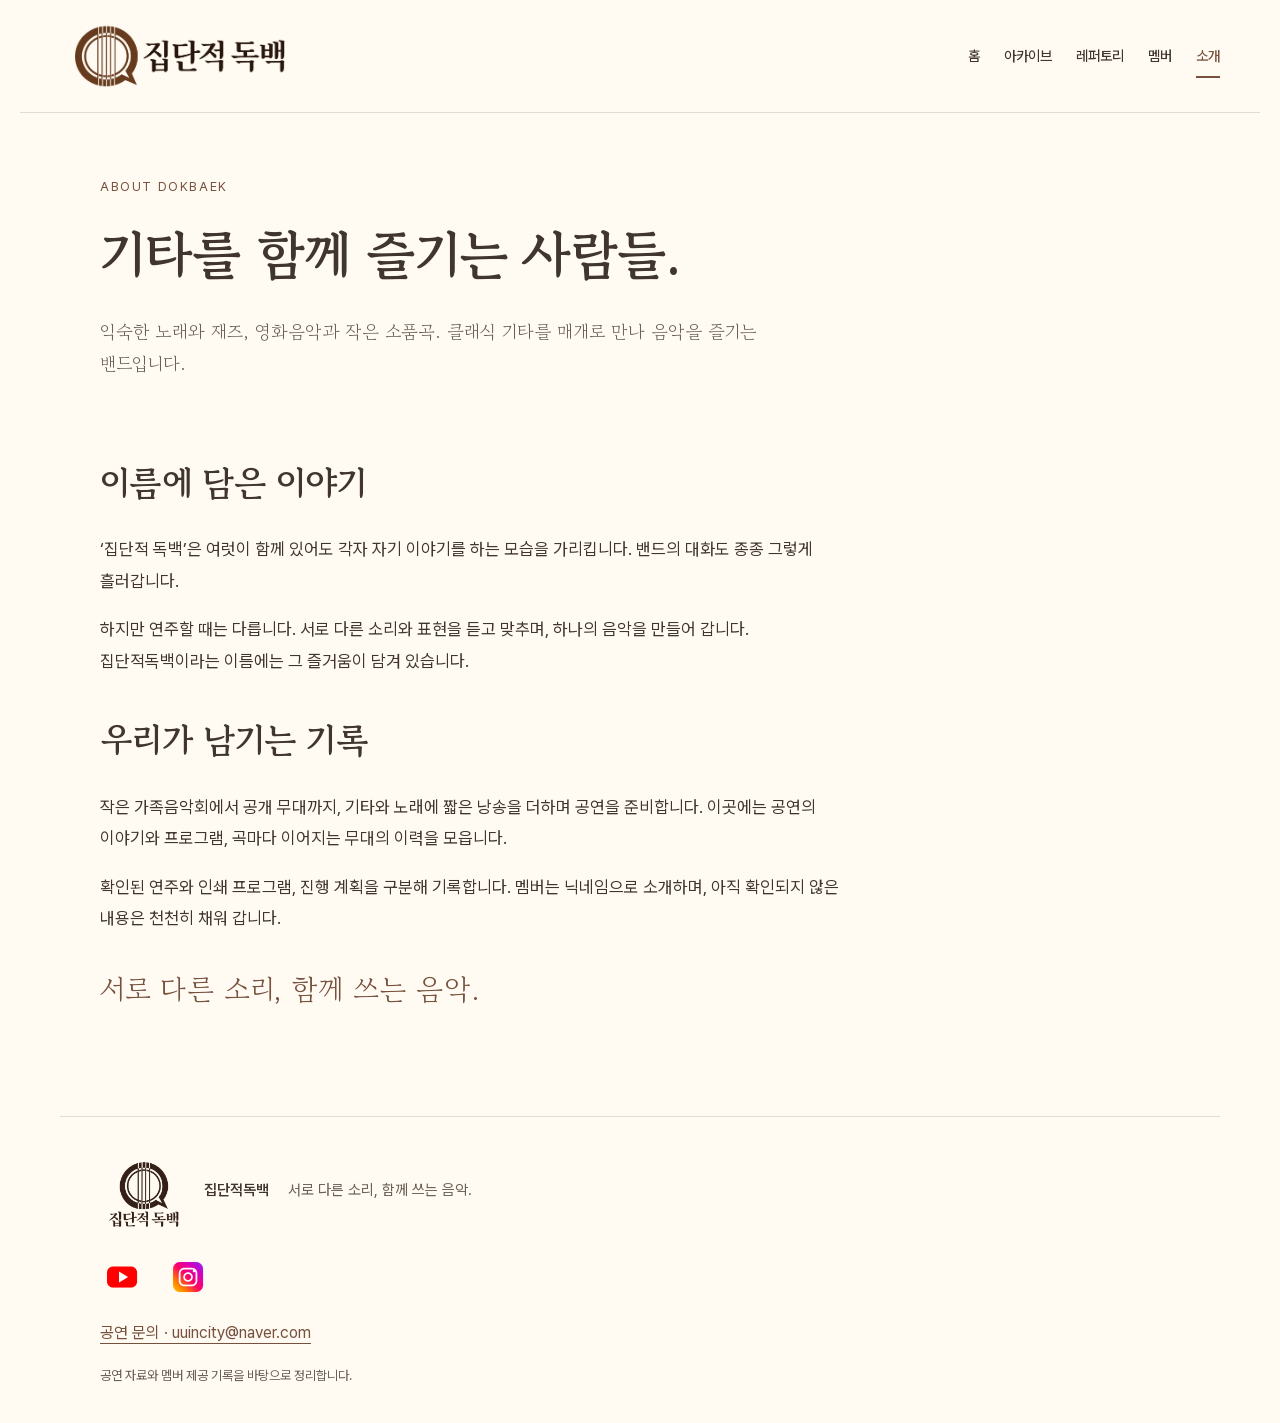
==== commit 8ce4d771: "디자인 개편및 곡정보 update" ====
--- a/about.html
+++ b/about.html
@@ -5,11 +5,11 @@
 <meta http-equiv="Content-Security-Policy" content="default-src 'self'; script-src 'self'; style-src 'self'; font-src 'self'; img-src 'self' data:; connect-src 'self'; frame-src https://www.youtube-nocookie.com; object-src 'none'; base-uri 'self'">
 <title>소개 · 집단적독백</title><link rel="stylesheet" href="assets/css/fonts.css"><link rel="stylesheet" href="assets/css/site.css"><script type="module" src="assets/js/site.js"></script></head>
 <body data-page="about"><a class="skip" href="#main">본문으로 건너뛰기</a>
-<header class="site-header"><a class="brand" href="index.html"><span class="brand-mark" aria-hidden="true">독</span><span>집단적독백<small>CLASSICAL GUITAR BAND</small></span></a>
+<header class="site-header"><a class="brand" href="index.html"><img class="brand-logo" src="image/dokbake_logo_2.png" width="2172" height="724" alt="집단적독백"></a>
 <button class="menu-toggle" aria-expanded="false" aria-controls="main-nav">메뉴</button>
 <nav id="main-nav" aria-label="주 메뉴"><a href="index.html">홈</a><a href="archive.html?year=2025">아카이브</a><a href="repertoire.html">레퍼토리</a><a href="members.html">멤버</a><a href="about.html">소개</a></nav></header>
 <main id="main" tabindex="-1"><p class="loading" role="status">기록을 불러오는 중입니다.</p></main>
 <noscript><p>이 아카이브를 보려면 JavaScript를 켜 주세요.</p></noscript>
-<footer class="site-footer"><p>집단적독백 <span>서로 다른 소리, 함께 쓰는 음악.</span></p><div id="footer-links"></div><small>공연 자료와 멤버 제공 기록을 바탕으로 정리합니다.</small></footer>
+<footer class="site-footer"><div class="footer-brand"><img class="footer-logo" src="image/dokbake_logo_3.png" width="1254" height="1254" alt="" loading="lazy"><p><strong>집단적독백</strong> <span>서로 다른 소리, 함께 쓰는 음악.</span></p></div><div id="footer-links"></div><small>공연 자료와 멤버 제공 기록을 바탕으로 정리합니다.</small></footer>
 <dialog id="media-dialog" aria-labelledby="media-title"><div class="dialog-toolbar"><h2 id="media-title">공연 인쇄물</h2><button id="close-dialog" autofocus>닫기 ×</button></div><div id="media-content"></div></dialog>
 </body></html>
--- a/assets/css/site.css
+++ b/assets/css/site.css
@@ -1,6 +1,7 @@
 :root {
-  --paper:#F7F3EC;--card:#FFFCF7;--ink:#302923;--walnut:#76513D;--brass:#A88652;
-  --red:#C8372D;--muted:#6B6056;--line:#D9CFC1;--wood-light:#EBDEC9;--grid:#C8372D30;
+  --paper:#FFFAF2;--card:#FFFFFF;--ink:#40362F;--walnut:#76513D;--brass:#A88652;
+  --red:#B03E30;--muted:#6B6056;--line:#E6DBCF;--wood-light:#F4D78E;--grid:#C8372D30;
+  --coral:#E77661;--butter:#F4D78E;--sage:#A5BBA5;--control-line:#8D7969;
   --serif:'Gowun Batang','Batang','바탕',Georgia,serif;
   --sans:'Pretendard Variable','Apple SD Gothic Neo','Malgun Gothic',sans-serif;--mono:var(--sans);--header-offset:100px;
 }
@@ -21,6 +22,7 @@
 .site-header{position:sticky;top:0;z-index:10;max-width:1240px;margin:auto;padding:16px 40px;display:flex;justify-content:space-between;align-items:center;gap:24px;border-bottom:1px solid var(--line);background:var(--paper)}
 .brand{display:flex;gap:12px;align-items:center;text-decoration:none;font-family:var(--serif);font-size:1.05rem;font-weight:700;white-space:nowrap}
 .brand small{display:block;font:9px/1.5 var(--mono);letter-spacing:1.2px;margin-top:4px}
+.brand-logo{width:240px;height:auto}
 .brand-mark{border:1px solid var(--red);color:var(--red);font:1.65rem var(--serif);width:42px;height:42px;display:grid;place-items:center;background:linear-gradient(90deg,transparent 49%,var(--grid) 50%,transparent 51%),linear-gradient(transparent 49%,var(--grid) 50%,transparent 51%)}
 #main-nav{display:flex;gap:24px;font-size:.9rem}#main-nav a{display:flex;align-items:center;text-decoration:none;min-height:44px;padding:8px 0}
 #main-nav a[aria-current=page]{color:var(--walnut);box-shadow:inset 0 -2px var(--walnut)}
@@ -64,6 +66,20 @@
 .concert-jumps a{display:flex;align-items:center;min-height:44px;font-size:.875rem;padding:8px 12px;line-height:1.5;text-decoration:none;background:var(--card);border:1px solid var(--line);border-radius:3px;overflow-wrap:anywhere}.concert-jumps a:hover{border-color:var(--walnut)}
 .historical-note{margin:12px 0 32px;color:var(--muted);font-size:.9rem}
 .concert-timeline{list-style:none;padding:0;margin:0 0 20px;border-top:1px solid var(--line)}.concert-timeline li{border-bottom:1px solid var(--line)}
+.concert-timeline{position:relative}
+.concert-timeline::before{content:'';position:absolute;left:0;top:0;bottom:0;width:1px;background:var(--brass);transform-origin:top;pointer-events:none}
+.cover-entering .hero h1,.cover-entering .hero .eyebrow{animation:cover-enter 700ms ease-out both}
+.cover-entering .lede{animation:cover-enter 650ms 100ms ease-out both}
+.cover-entering .album-art{animation:cover-enter 650ms 200ms ease-out both}
+.strings-playing .guitar-string{animation:guitar-pluck 600ms 220ms ease-out both}
+.strings-playing .guitar-string-2{animation-delay:280ms}.strings-playing .guitar-string-3{animation-delay:340ms}
+.strings-playing .guitar-string-4{animation-delay:400ms}.strings-playing .guitar-string-5{animation-delay:460ms}.strings-playing .guitar-string-6{animation-delay:520ms}
+.timeline-entering{animation:timeline-enter 500ms ease-out both}
+.timeline-drawing::before{animation:timeline-line 650ms ease-out both}
+@keyframes cover-enter{from{opacity:0;transform:translateY(10px)}to{opacity:1;transform:translateY(0)}}
+@keyframes guitar-pluck{0%,100%{transform:translateY(0)}20%{transform:translateY(-1.5px)}40%{transform:translateY(1px)}60%{transform:translateY(-.6px)}80%{transform:translateY(.3px)}}
+@keyframes timeline-enter{from{opacity:0;transform:translateY(12px)}to{opacity:1;transform:translateY(0)}}
+@keyframes timeline-line{from{transform:scaleY(0)}to{transform:scaleY(1)}}
 .timeline-link{display:grid;grid-template-columns:minmax(150px,1fr) minmax(0,2fr) auto 20px;align-items:center;gap:20px;padding:24px 12px;text-decoration:none}.timeline-link:hover{background:var(--card)}
 .timeline-date{font-size:.95rem;font-variant-numeric:tabular-nums;color:var(--walnut)}.timeline-copy{display:flex;flex-direction:column;gap:5px;min-width:0}
 .timeline-copy strong{font-weight:500;line-height:1.65;word-break:keep-all;overflow-wrap:anywhere}.timeline-copy small{font:.8125rem var(--mono);color:var(--walnut)}
@@ -120,9 +136,9 @@
 input:focus,select:focus{border-color:var(--walnut)}.filter-bottom{display:flex;align-items:center;justify-content:space-between;margin:20px 0;gap:15px}.filter-bottom p{margin:0;font-size:.9rem}
 .text-button{border:0;border-bottom:1px solid var(--walnut);padding:4px 0;background:transparent;color:var(--walnut);font-size:.875rem;min-height:44px;flex:none}
 .song-card{border-top:1px solid var(--line);padding:0}.song-card:last-child{border-bottom:1px solid var(--line)}
-.song-card>summary{display:flex;align-items:center;justify-content:space-between;gap:16px;padding:22px 0}.song-card>summary>span:first-child{min-width:0}
-.song-card summary strong{font-size:1.1rem;display:block;color:var(--ink);word-break:keep-all;overflow-wrap:anywhere}.song-card summary small{font-size:.875rem;display:block;margin-top:3px}
-.song-card .history-count{font-size:.8125rem;flex:none;margin-left:auto;white-space:nowrap}.song-body{padding:0 0 24px}.song-description{font-size:1rem;color:var(--muted)}
+.song-card>summary{display:grid;grid-template-columns:minmax(0,1fr) auto auto;align-items:baseline;column-gap:16px;row-gap:3px;padding:22px 0}.song-card>summary>span:first-child{display:contents}
+.song-card summary strong{grid-column:1;grid-row:1;min-width:0;font-size:1.1rem;display:block;color:var(--ink);word-break:keep-all;overflow-wrap:anywhere}.song-card summary small{grid-column:1;grid-row:2;font-size:.875rem;display:block;margin:0}
+.song-card>summary::after{grid-column:3;grid-row:1;margin-left:0}.song-card .history-count{grid-column:2;grid-row:1;font-size:.8125rem;margin-left:0;white-space:nowrap}.song-body{padding:0 0 24px}.song-description{font-size:1rem;color:var(--muted)}
 .history{border-left:2px solid var(--brass);padding:6px 0 6px 18px;margin:18px 0;font-size:1rem}.history p{margin:8px 0;font-size:.9375rem}.history>a{font-weight:500;display:inline-block;min-height:44px;line-height:1.8;padding-top:8px}
 .rehearsal-video{max-width:760px;margin:20px 0 32px}.rehearsal-video .image-wrap{display:block}.rehearsal-video img{object-fit:contain}
 .video-card{margin:16px 0;max-width:360px;width:100%}.video-thumbnail{display:block;overflow:hidden;border:1px solid var(--line);border-radius:3px;background:var(--card);text-decoration:none}.video-thumbnail img{width:100%;aspect-ratio:16/9;object-fit:cover}.video-caption{display:block;padding:9px 12px;font-size:.875rem;color:var(--walnut)}
@@ -136,6 +152,10 @@
 .about-signature{font:1.8rem/1.7 var(--serif);color:var(--walnut);margin:30px 0}.channel-list{display:flex;gap:18px;flex-wrap:wrap}.channel-list a{min-height:44px;display:flex;align-items:center;color:var(--walnut)}
 .site-footer{max-width:1160px;padding:30px 40px 35px;margin:auto;border-top:1px solid var(--line);font-size:.9375rem}.site-footer p{font-weight:500}.site-footer p span{font-weight:normal;color:var(--muted);margin-left:15px}
 .site-footer #footer-links{display:flex;gap:22px;margin-bottom:12px}.site-footer #footer-links a{min-height:44px;display:flex;align-items:center}.site-footer small{font-size:.8125rem}
+.footer-brand{display:flex;align-items:center;gap:16px;margin-bottom:20px}.footer-logo{width:88px;height:auto;flex-shrink:0}.footer-brand p{margin-bottom:0}
+.site-footer #footer-links a{min-width:44px;justify-content:center}
+.channel-icon{width:32px;height:32px;object-fit:contain}
+@media(max-width:767px){.brand-logo{width:195px}.footer-brand{gap:12px}.footer-logo{width:72px}}
 dialog{padding:20px;border:1px solid var(--brass);border-radius:4px;background:var(--card);max-width:min(900px,95vw);max-height:94vh;width:fit-content}dialog::backdrop{background:#302923D9}
 .dialog-toolbar{display:flex;justify-content:space-between;align-items:center;gap:20px;padding-bottom:16px}.dialog-toolbar h2{font-size:1.1rem;margin:0}
 .dialog-toolbar button{background:transparent;border:1px solid var(--walnut);border-radius:3px;color:var(--ink);padding:8px 12px;min-width:44px;min-height:44px;flex:none}
@@ -156,7 +176,8 @@
   .album-art{flex-direction:row;gap:16px;justify-content:flex-start;padding:12px 0}.guitar-decoration{width:104px;flex:none}.album-phrase{font-size:.875rem;text-align:left;margin:0;max-width:200px}
   .album-cover .stats{grid-column:1;margin:4px 0 12px}.album-cover .stat{padding:12px 9px}.album-cover .stat b{font-size:1.5rem}.album-cover .stat small{font-size:.6875rem}
   .historical-note{font-size:.875rem;margin:8px 0 26px}.section{padding:28px 0}
-  .timeline-link{grid-template-columns:minmax(0,1fr) 18px;gap:8px;padding:20px 12px 20px 20px;border-left:1px solid var(--brass);position:relative;margin-left:5px}
+  .concert-timeline::before{left:5px}
+  .timeline-link{grid-template-columns:minmax(0,1fr) 18px;gap:8px;padding:20px 12px 20px 20px;border-left:1px solid transparent;position:relative;margin-left:5px}
   .timeline-link::before{content:'';position:absolute;width:7px;height:7px;border:1px solid var(--walnut);border-radius:50%;left:-4px;top:27px;background:var(--paper)}
   .timeline-date{grid-column:1;font-size:.875rem}.timeline-copy{grid-column:1}.timeline-status{grid-column:1;margin-top:4px}.timeline-arrow{grid-column:2;grid-row:1/4;align-self:center}
   .calendar{grid-template-columns:repeat(3,minmax(0,1fr))}.month{padding:10px;min-height:105px}.month a{font-size:.8125rem}
@@ -178,9 +199,99 @@
 @media(max-width:430px){
   .brand small{font-size:8px}.year-grid,.card-grid{grid-template-columns:minmax(0,1fr)}.calendar{grid-template-columns:repeat(2,minmax(0,1fr))}.member-grid{grid-template-columns:repeat(2,minmax(0,1fr))}
   .hero-bottom .actions{width:100%}.hero-bottom .button{flex:1;padding:10px;font-size:.875rem}.filter-bottom{align-items:flex-start}.filter-bottom p{font-size:.875rem}
-  .song-card>summary{gap:10px}.song-card summary strong{font-size:1rem}.song-card .history-count{font-size:.75rem}
-}
-.concert-section,.set-item,.member-detail{scroll-margin-top:12px}
+  .song-card>summary{column-gap:10px}.song-card summary strong{font-size:1rem}.song-card .history-count{font-size:.75rem}
+}
+.concert-section,.set-item,.member-detail{scroll-margin-top:var(--header-offset)}
 .notice,.historical-note,.history p{font-size:1rem}
 .album-cover .stat small{font-size:.75rem}
-@media(prefers-reduced-motion:reduce){html{scroll-behavior:auto}*,*::before,*::after{animation:none!important;transition:none!important}}
+@media(prefers-reduced-motion:reduce){html{scroll-behavior:auto}*,*::before,*::after{animation:none!important;transition:none!important}
+  .cover-entering .hero h1,.cover-entering .hero .eyebrow,.cover-entering .lede,.cover-entering .album-art,.timeline-entering{opacity:1;transform:none}
+  .guitar-string,.concert-timeline::before{transform:none}
+}
+
+/* Friendly acoustic club: mobile defaults, wider layouts only when space permits. */
+h1,h2{font-family:var(--serif);font-weight:700}
+.album-cover h1,.concert-heading h2,.about-signature{font-family:var(--serif)}
+.button{border-radius:24px;min-height:44px;display:inline-flex;align-items:center;justify-content:center;border-color:var(--control-line)}
+.button.primary{background:var(--walnut);color:white;border-color:var(--walnut)}
+.menu-toggle,input,select,textarea{border-color:var(--control-line)}
+.year-tabs a{min-width:60px;min-height:44px;flex-shrink:0}
+.year-tabs{overflow-x:auto;flex-wrap:nowrap;max-width:100%}
+#upcoming,#past-shows{scroll-margin-top:var(--header-offset)}
+.home-hero{position:relative;padding:28px 0 20px;min-width:0}
+.home-hero .eyebrow{margin-bottom:12px;font-size:.75rem}
+.home-hero h1{font-size:clamp(1.75rem,7vw,3.5rem);line-height:1.3;max-width:780px;margin-bottom:14px;white-space:normal}
+.home-hero .lede{font:400 1rem/1.65 var(--serif);max-width:620px}
+.home-hero .actions{display:flex;flex-wrap:wrap;gap:8px;margin-top:18px}
+.home-hero .button{font-size:.9375rem;padding:10px 16px}
+.home-hero .group-art{margin-top:20px;aspect-ratio:3/1}
+.home-hero .group-art img{object-fit:contain}
+.upcoming-section{padding:12px 0 28px}
+.upcoming-section .section-head{margin-bottom:12px}
+.upcoming-section .section-head h2{font-size:1.25rem}
+.upcoming-feature{position:relative;background:var(--card);border:1px solid var(--line);border-top:4px solid var(--coral);padding:20px;border-radius:12px;min-width:0}
+.upcoming-feature h3{font-size:clamp(1.35rem,5vw,2rem);line-height:1.4;margin:10px 0}
+.upcoming-feature p{margin:6px 0;overflow-wrap:anywhere}
+.upcoming-feature .show-date{font-size:1.125rem;font-weight:600;font-variant-numeric:tabular-nums}
+.upcoming-feature .button{margin-top:12px}
+.upcoming-feature .show-story{font-size:.9375rem;color:var(--muted);margin-top:16px;max-width:650px}
+.upcoming-copy{min-width:0}
+.preview-main{display:block;text-decoration:none}
+.preview-main:hover h3{text-decoration:underline}
+.venue-link{display:inline-flex;align-items:center;min-height:44px;color:var(--walnut);overflow-wrap:anywhere}
+@media(max-width:767px){
+  .upcoming-copy .show-venue{margin:0}
+  .upcoming-copy .show-date{margin-bottom:0}
+  .upcoming-copy .button{margin-top:8px}
+}
+.performance-inquiry{padding:24px 20px;margin:0 0 32px;border:1px solid var(--line);border-radius:12px;background:#F7EDD8;scroll-margin-top:var(--header-offset)}
+.performance-inquiry .eyebrow{margin-bottom:10px}
+.performance-inquiry h2{font-size:clamp(1.5rem,4vw,2rem);margin-bottom:16px}
+.performance-inquiry>p{font-size:1rem;line-height:1.75}
+.inquiry-manager{color:var(--muted)}
+.inquiry-controls{display:grid;grid-template-columns:minmax(0,1fr);gap:12px}
+.inquiry-controls .button{width:100%;min-height:44px}
+.inquiry-controls input{font-size:16px;border-color:var(--control-line)}
+.inquiry-status{margin:12px 0 0;min-height:1.75em;color:var(--ink)}
+.footer-inquiry{display:flex;align-items:center;min-height:44px;width:fit-content;max-width:100%;overflow-wrap:anywhere;word-break:break-word;font-size:1rem;margin-bottom:8px;color:var(--walnut)}
+@media(min-width:768px){
+  .performance-inquiry{padding:32px}
+  .inquiry-controls{grid-template-columns:minmax(0,1fr) auto;align-items:end;max-width:660px}
+  .inquiry-send{grid-column:1/-1;justify-self:start;width:auto!important}
+}
+.upcoming-poster{display:block;width:150px;max-width:100%;margin-top:20px;padding:0;border:0;align-self:start}
+.upcoming-poster .print-image{aspect-ratio:2/3;background:transparent}
+@media(min-width:768px){
+  .upcoming-feature.has-poster{display:grid;grid-template-columns:minmax(0,1fr) 200px;gap:28px;align-items:center}
+  .upcoming-poster{width:100%;margin-top:0}
+}
+.upcoming-section .card-grid{margin-top:16px}
+.schedule-pending{margin-top:14px;border-bottom:1px solid var(--line)}
+.schedule-pending a{display:inline-block;min-height:44px;padding:8px 0}
+.schedule-empty{padding:20px;background:var(--card);border:1px solid var(--line);border-radius:12px}
+.music-highlights{display:grid;grid-template-columns:minmax(0,1fr);gap:12px}
+.music-highlights article{padding:20px;border-radius:12px;background:#F7EDD8;border:1px solid var(--line)}
+.music-highlights article:nth-child(2){background:#EAF0E7}
+.music-highlights article:nth-child(3){background:#FCEAE4}
+.music-highlights article:nth-child(4){background:var(--card)}
+.music-highlights h3{font-size:1.0625rem;margin-bottom:8px}
+.music-highlights p{margin:0;color:var(--muted);font-size:1rem}
+.together-section{margin:20px 0;padding:24px;background:#EAF0E7;border-radius:12px}
+.together-section p{max-width:640px}
+.concert-preview,.year-card,.member-card,.concert-cover,.member-detail{border-radius:10px}
+main,article,section,.card-grid>*{min-width:0;overflow-wrap:anywhere}
+@media(max-width:760px){
+  .site-header{padding:10px 20px}.brand-logo{width:174px;max-width:100%;height:auto}
+  #main-nav a[aria-current=page]{background:#F7EDD8}
+  .home-hero .lede{font-size:1rem}
+}
+@media(max-width:350px){
+  main{padding-left:16px;padding-right:16px}.site-header{padding-left:16px;padding-right:16px;gap:8px}
+  .brand-logo{width:160px}.upcoming-feature{padding:16px}.home-hero .button{padding:10px 12px}
+}
+@media(min-width:600px){.music-highlights{grid-template-columns:repeat(2,minmax(0,1fr))}}
+@media(min-width:900px){
+  .home-hero{padding:42px 0 28px}.home-hero h1{font-size:3.4rem}
+  .upcoming-feature{padding:28px 32px}.upcoming-section .section-head h2{font-size:1.6rem}
+  .music-highlights{grid-template-columns:repeat(4,minmax(0,1fr))}
+}
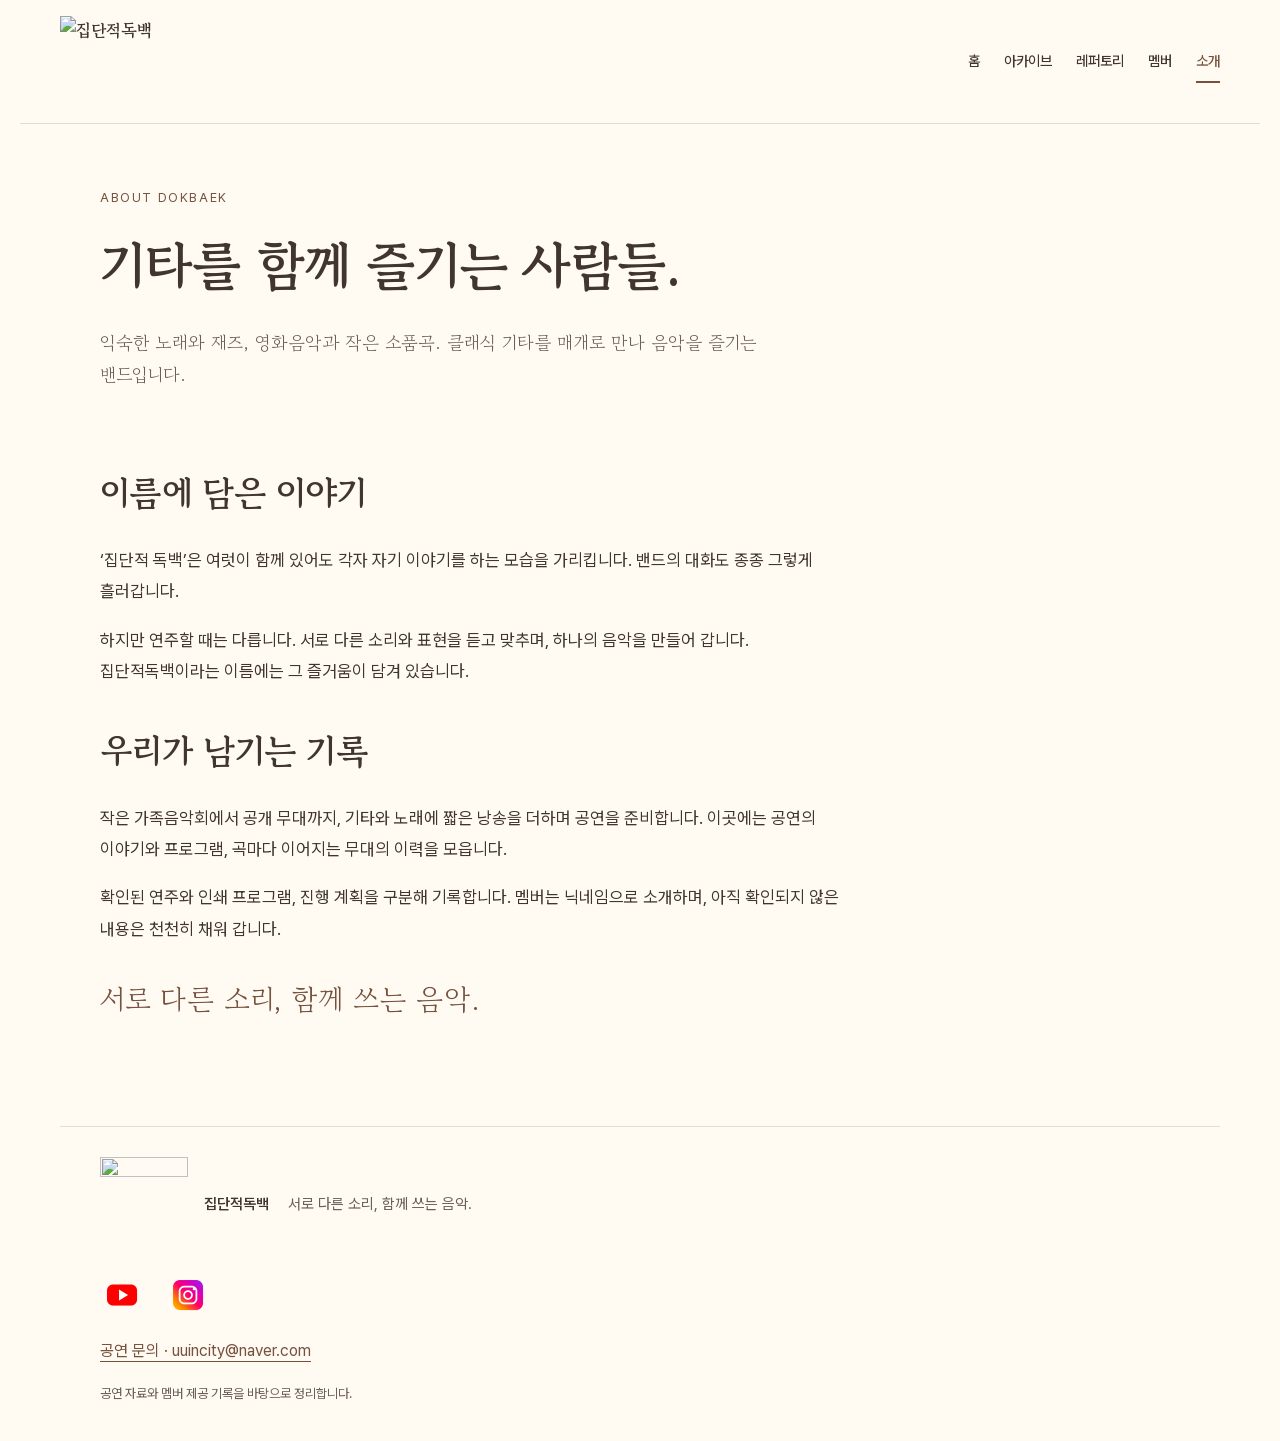
==== commit ddc95b6e: "로고교체" ====
--- a/about.html
+++ b/about.html
@@ -5,11 +5,11 @@
 <meta http-equiv="Content-Security-Policy" content="default-src 'self'; script-src 'self'; style-src 'self'; font-src 'self'; img-src 'self' data:; connect-src 'self'; frame-src https://www.youtube-nocookie.com; object-src 'none'; base-uri 'self'">
 <title>소개 · 집단적독백</title><link rel="stylesheet" href="assets/css/fonts.css"><link rel="stylesheet" href="assets/css/site.css"><script type="module" src="assets/js/site.js"></script></head>
 <body data-page="about"><a class="skip" href="#main">본문으로 건너뛰기</a>
-<header class="site-header"><a class="brand" href="index.html"><img class="brand-logo" src="image/dokbake_logo_2.png" width="2172" height="724" alt="집단적독백"></a>
+<header class="site-header"><a class="brand" href="index.html"><img class="brand-logo" src="image/dokbaek_logo_horizontal.png" width="715" height="270" alt="집단적독백"></a>
 <button class="menu-toggle" aria-expanded="false" aria-controls="main-nav">메뉴</button>
 <nav id="main-nav" aria-label="주 메뉴"><a href="index.html">홈</a><a href="archive.html?year=2025">아카이브</a><a href="repertoire.html">레퍼토리</a><a href="members.html">멤버</a><a href="about.html">소개</a></nav></header>
 <main id="main" tabindex="-1"><p class="loading" role="status">기록을 불러오는 중입니다.</p></main>
 <noscript><p>이 아카이브를 보려면 JavaScript를 켜 주세요.</p></noscript>
-<footer class="site-footer"><div class="footer-brand"><img class="footer-logo" src="image/dokbake_logo_3.png" width="1254" height="1254" alt="" loading="lazy"><p><strong>집단적독백</strong> <span>서로 다른 소리, 함께 쓰는 음악.</span></p></div><div id="footer-links"></div><small>공연 자료와 멤버 제공 기록을 바탕으로 정리합니다.</small></footer>
+<footer class="site-footer"><div class="footer-brand"><img class="footer-logo" src="image/dokbaek_logo_vertical.png" width="530" height="575" alt="" loading="lazy"><p><strong>집단적독백</strong> <span>서로 다른 소리, 함께 쓰는 음악.</span></p></div><div id="footer-links"></div><small>공연 자료와 멤버 제공 기록을 바탕으로 정리합니다.</small></footer>
 <dialog id="media-dialog" aria-labelledby="media-title"><div class="dialog-toolbar"><h2 id="media-title">공연 인쇄물</h2><button id="close-dialog" autofocus>닫기 ×</button></div><div id="media-content"></div></dialog>
 </body></html>
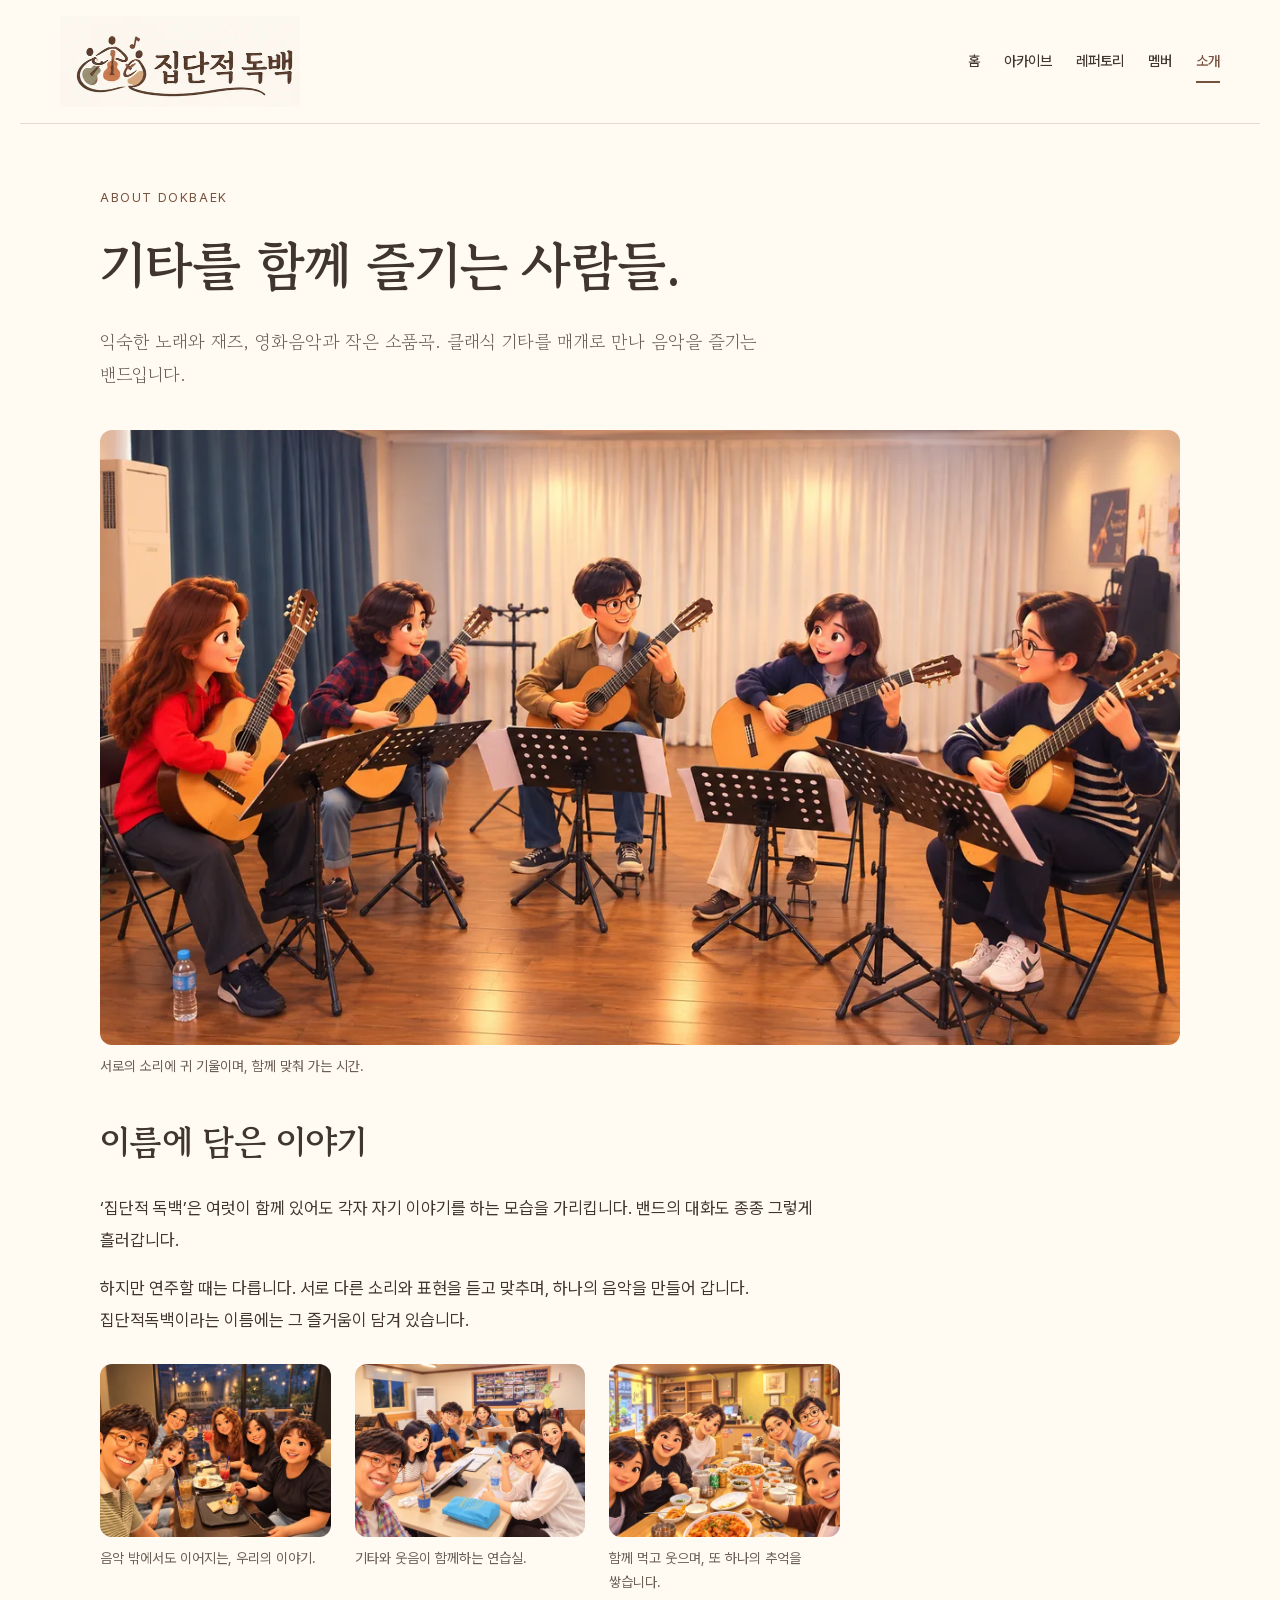
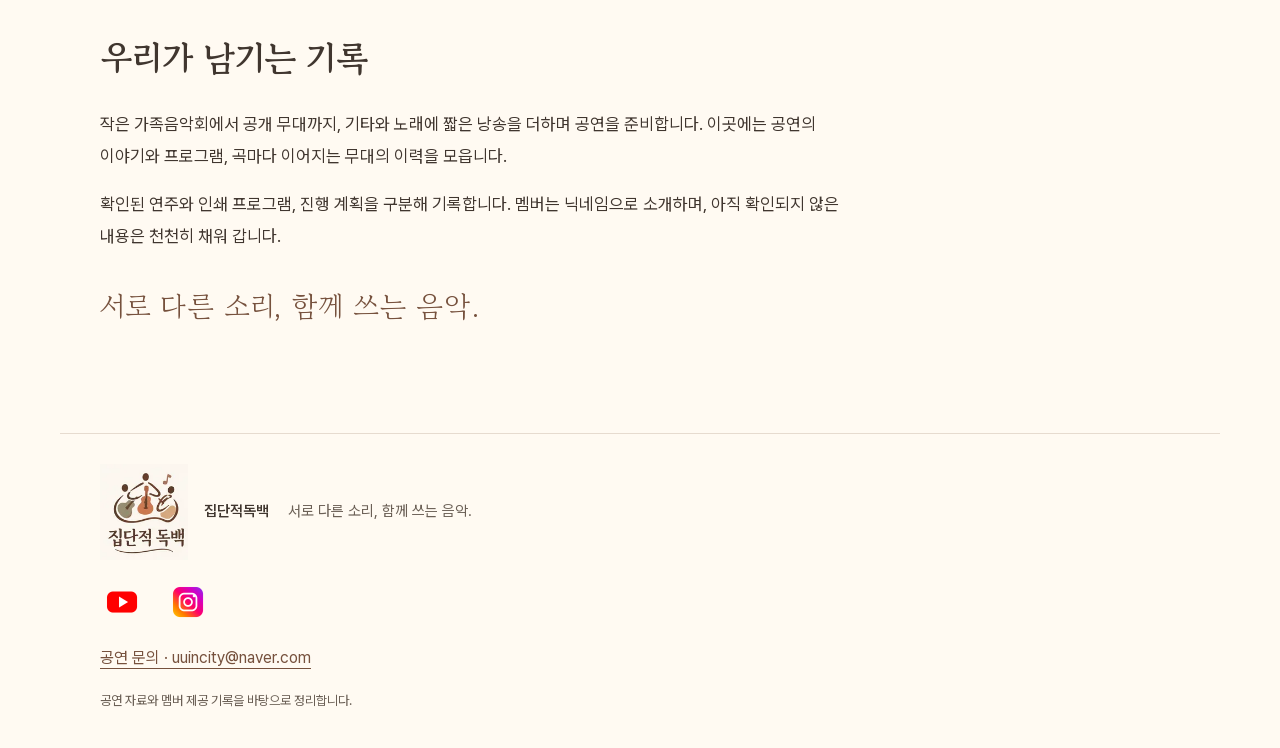
==== commit 21933826: "모바일이미지 로딩 최적화" ====
--- a/about.html
+++ b/about.html
@@ -5,11 +5,11 @@
 <meta http-equiv="Content-Security-Policy" content="default-src 'self'; script-src 'self'; style-src 'self'; font-src 'self'; img-src 'self' data:; connect-src 'self'; frame-src https://www.youtube-nocookie.com; object-src 'none'; base-uri 'self'">
 <title>소개 · 집단적독백</title><link rel="stylesheet" href="assets/css/fonts.css"><link rel="stylesheet" href="assets/css/site.css"><script type="module" src="assets/js/site.js"></script></head>
 <body data-page="about"><a class="skip" href="#main">본문으로 건너뛰기</a>
-<header class="site-header"><a class="brand" href="index.html"><img class="brand-logo" src="image/dokbaek_logo_horizontal.png" width="715" height="270" alt="집단적독백"></a>
+<header class="site-header"><a class="brand" href="index.html"><img class="brand-logo" src="image/dokbaek_logo_horizontal.png" width="715" height="270" alt="집단적독백" srcset="image/optimized/c98e3ac357d472f0-160.webp 160w, image/optimized/c98e3ac357d472f0-480.webp 480w, image/optimized/c98e3ac357d472f0-715.webp 715w" sizes="(max-width:350px) 160px, (max-width:760px) 174px, (max-width:767px) 195px, 240px" decoding="async"></a>
 <button class="menu-toggle" aria-expanded="false" aria-controls="main-nav">메뉴</button>
 <nav id="main-nav" aria-label="주 메뉴"><a href="index.html">홈</a><a href="archive.html?year=2025">아카이브</a><a href="repertoire.html">레퍼토리</a><a href="members.html">멤버</a><a href="about.html">소개</a></nav></header>
 <main id="main" tabindex="-1"><p class="loading" role="status">기록을 불러오는 중입니다.</p></main>
 <noscript><p>이 아카이브를 보려면 JavaScript를 켜 주세요.</p></noscript>
-<footer class="site-footer"><div class="footer-brand"><img class="footer-logo" src="image/dokbaek_logo_vertical.png" width="530" height="575" alt="" loading="lazy"><p><strong>집단적독백</strong> <span>서로 다른 소리, 함께 쓰는 음악.</span></p></div><div id="footer-links"></div><small>공연 자료와 멤버 제공 기록을 바탕으로 정리합니다.</small></footer>
+<footer class="site-footer"><div class="footer-brand"><img class="footer-logo" src="image/dokbaek_logo_vertical.png" width="530" height="575" alt="" loading="lazy" srcset="image/optimized/7d8ec83e1ad6ce6c-160.webp 160w, image/optimized/7d8ec83e1ad6ce6c-480.webp 480w, image/optimized/7d8ec83e1ad6ce6c-530.webp 530w" sizes="(max-width:767px) 72px, 88px" decoding="async"><p><strong>집단적독백</strong> <span>서로 다른 소리, 함께 쓰는 음악.</span></p></div><div id="footer-links"></div><small>공연 자료와 멤버 제공 기록을 바탕으로 정리합니다.</small></footer>
 <dialog id="media-dialog" aria-labelledby="media-title"><div class="dialog-toolbar"><h2 id="media-title">공연 인쇄물</h2><button id="close-dialog" autofocus>닫기 ×</button></div><div id="media-content"></div></dialog>
 </body></html>
--- a/assets/css/site.css
+++ b/assets/css/site.css
@@ -12,7 +12,7 @@
 button,.button,#main-nav a,.member-card h3{font-weight:500}
 button,a,input,select,summary{touch-action:manipulation}button{cursor:pointer}button:disabled{cursor:default}
 a:focus-visible,button:focus-visible,input:focus-visible,select:focus-visible,summary:focus-visible,[tabindex]:focus-visible{outline:3px solid var(--walnut);outline-offset:4px}
-img{display:block;max-width:100%}h1,h2,h3,p{margin-top:0}
+img{display:block;max-width:100%;height:auto}h1,h2,h3,p{margin-top:0}
 h1,h2{font-family:var(--serif);font-weight:700;line-height:1.4;letter-spacing:-.02em;word-break:keep-all;overflow-wrap:anywhere}
 h1{font-size:clamp(2.1rem,4.1vw,3.65rem);margin-bottom:24px}h2{font-size:clamp(1.65rem,2.8vw,2.15rem)}
 h3{font:600 1.15rem/1.55 var(--sans);letter-spacing:-.02em;word-break:keep-all;overflow-wrap:anywhere}
@@ -150,6 +150,13 @@
 .member-detail{padding:28px;background:var(--card);border:1px solid var(--line);border-radius:3px;scroll-margin-top:var(--header-offset)}.member-detail h2{font-size:1.7rem}
 .prose{max-width:740px;font-size:1.0625rem;line-height:1.85;word-break:keep-all;overflow-wrap:anywhere}.prose h2{margin-top:38px}
 .about-signature{font:1.8rem/1.7 var(--serif);color:var(--walnut);margin:30px 0}.channel-list{display:flex;gap:18px;flex-wrap:wrap}.channel-list a{min-height:44px;display:flex;align-items:center;color:var(--walnut)}
+.about-moment{margin:0 0 32px;min-width:0}
+.about-moment .image-wrap{display:block;border-radius:12px;overflow:hidden;background:var(--card)}
+.about-moment img{display:block;width:100%;height:auto}
+.about-moment figcaption{margin-top:10px;color:var(--muted);font-size:.875rem;line-height:1.7}
+.about-moments{display:grid;grid-template-columns:minmax(0,1fr);gap:20px;margin:28px 0 36px}
+.about-moments .about-moment{margin:0}
+@media(min-width:768px){.about-moments{grid-template-columns:repeat(3,minmax(0,1fr));gap:24px}}
 .site-footer{max-width:1160px;padding:30px 40px 35px;margin:auto;border-top:1px solid var(--line);font-size:.9375rem}.site-footer p{font-weight:500}.site-footer p span{font-weight:normal;color:var(--muted);margin-left:15px}
 .site-footer #footer-links{display:flex;gap:22px;margin-bottom:12px}.site-footer #footer-links a{min-height:44px;display:flex;align-items:center}.site-footer small{font-size:.8125rem}
 .footer-brand{display:flex;align-items:center;gap:16px;margin-bottom:20px}.footer-logo{width:88px;height:auto;flex-shrink:0}.footer-brand p{margin-bottom:0}
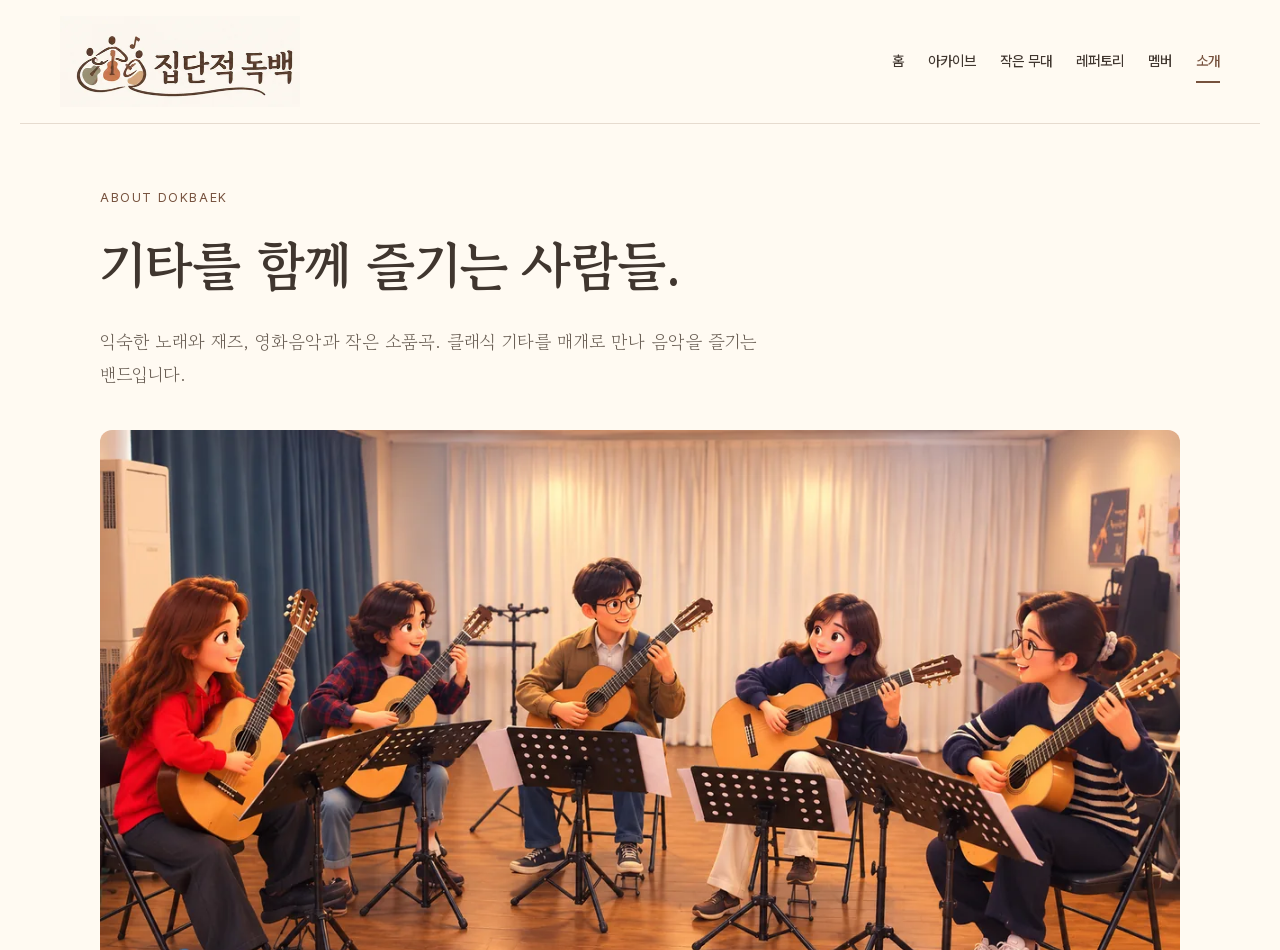
==== commit e567f19a: "작은무대 업데이트" ====
--- a/about.html
+++ b/about.html
@@ -7,9 +7,9 @@
 <body data-page="about"><a class="skip" href="#main">본문으로 건너뛰기</a>
 <header class="site-header"><a class="brand" href="index.html"><img class="brand-logo" src="image/dokbaek_logo_horizontal.png" width="715" height="270" alt="집단적독백" srcset="image/optimized/c98e3ac357d472f0-160.webp 160w, image/optimized/c98e3ac357d472f0-480.webp 480w, image/optimized/c98e3ac357d472f0-715.webp 715w" sizes="(max-width:350px) 160px, (max-width:760px) 174px, (max-width:767px) 195px, 240px" decoding="async"></a>
 <button class="menu-toggle" aria-expanded="false" aria-controls="main-nav">메뉴</button>
-<nav id="main-nav" aria-label="주 메뉴"><a href="index.html">홈</a><a href="archive.html?year=2025">아카이브</a><a href="repertoire.html">레퍼토리</a><a href="members.html">멤버</a><a href="about.html">소개</a></nav></header>
+<nav id="main-nav" aria-label="주 메뉴"><a href="index.html">홈</a><a href="archive.html?year=2025">아카이브</a><a href="unit.html">작은 무대</a><a href="repertoire.html">레퍼토리</a><a href="members.html">멤버</a><a href="about.html">소개</a></nav></header>
 <main id="main" tabindex="-1"><p class="loading" role="status">기록을 불러오는 중입니다.</p></main>
 <noscript><p>이 아카이브를 보려면 JavaScript를 켜 주세요.</p></noscript>
-<footer class="site-footer"><div class="footer-brand"><img class="footer-logo" src="image/dokbaek_logo_vertical.png" width="530" height="575" alt="" loading="lazy" srcset="image/optimized/7d8ec83e1ad6ce6c-160.webp 160w, image/optimized/7d8ec83e1ad6ce6c-480.webp 480w, image/optimized/7d8ec83e1ad6ce6c-530.webp 530w" sizes="(max-width:767px) 72px, 88px" decoding="async"><p><strong>집단적독백</strong> <span>서로 다른 소리, 함께 쓰는 음악.</span></p></div><div id="footer-links"></div><small>공연 자료와 멤버 제공 기록을 바탕으로 정리합니다.</small></footer>
+<footer class="site-footer"><div class="footer-brand"><img class="footer-logo" src="image/dokbaek_logo_vertical.png" width="530" height="575" alt="" loading="lazy" srcset="image/optimized/7d8ec83e1ad6ce6c-160.webp 160w, image/optimized/7d8ec83e1ad6ce6c-480.webp 480w, image/optimized/7d8ec83e1ad6ce6c-530.webp 530w" sizes="(max-width:767px) 72px, 88px" decoding="async"><p><strong>집단적독백</strong> <span>서로 다른 소리, 함께 쓰는 음악.</span></p></div><nav class="footer-nav" aria-label="푸터 메뉴"><a href="index.html">홈</a><a href="archive.html?year=2025">아카이브</a><a href="unit.html">작은 무대</a><a href="repertoire.html">레퍼토리</a><a href="members.html">멤버</a><a href="about.html">소개</a></nav><div id="footer-links"></div><small>공연 자료와 멤버 제공 기록을 바탕으로 정리합니다.</small></footer>
 <dialog id="media-dialog" aria-labelledby="media-title"><div class="dialog-toolbar"><h2 id="media-title">공연 인쇄물</h2><button id="close-dialog" autofocus>닫기 ×</button></div><div id="media-content"></div></dialog>
 </body></html>
--- a/assets/css/site.css
+++ b/assets/css/site.css
@@ -243,6 +243,13 @@
 .upcoming-feature .button{margin-top:12px}
 .upcoming-feature .show-story{font-size:.9375rem;color:var(--muted);margin-top:16px;max-width:650px}
 .upcoming-copy{min-width:0}
+.upcoming-copy>.button{margin-right:8px}
+.show-address{font-size:.9375rem;color:var(--muted);overflow-wrap:anywhere}
+.upcoming-program{margin-top:16px;border-top:1px solid var(--line);padding-top:8px}
+.upcoming-program summary{min-height:44px;padding:8px 0;cursor:pointer}
+.upcoming-program ol{padding-left:24px;margin-bottom:0}
+.upcoming-program li{padding:5px 0;overflow-wrap:anywhere}
+.setlist{scroll-margin-top:var(--header-offset)}
 .preview-main{display:block;text-decoration:none}
 .preview-main:hover h3{text-decoration:underline}
 .venue-link{display:inline-flex;align-items:center;min-height:44px;color:var(--walnut);overflow-wrap:anywhere}
@@ -302,3 +309,49 @@
   .upcoming-feature{padding:28px 32px}.upcoming-section .section-head h2{font-size:1.6rem}
   .music-highlights{grid-template-columns:repeat(4,minmax(0,1fr))}
 }
+
+/* Small stages share the archive paper, type and navigation. */
+#main-nav a{white-space:nowrap}
+.footer-nav{display:flex;flex-wrap:wrap;gap:4px 20px;margin:0 0 16px}
+.footer-nav a{display:inline-flex;align-items:center;min-height:44px;font-size:.875rem}
+.unit-hero{max-width:820px}
+.unit-hero .lede{color:var(--walnut);font-size:1.3rem}
+.unit-hero-copy{margin:24px 0 0;max-width:720px;line-height:1.9;word-break:keep-all;overflow-wrap:anywhere}
+.unit-intro{font-family:var(--serif);color:var(--muted);margin-top:-8px;margin-bottom:24px}
+.unit-grid{display:grid;grid-template-columns:minmax(0,1fr);gap:20px;align-items:start}
+.unit-card{display:grid;grid-template-columns:minmax(0,1fr);gap:18px;padding:24px 20px;border:1px solid var(--line);border-top:3px solid var(--brass);border-radius:10px;background:var(--card);scroll-margin-top:var(--header-offset)}
+.unit-date{display:flex;align-items:baseline;gap:10px;color:var(--walnut);font-variant-numeric:tabular-nums}
+.unit-date strong{font:700 2rem/1.2 var(--serif)}
+.unit-date small{font-size:.8125rem}
+.unit-copy{min-width:0}.unit-copy h3{font:700 1.45rem/1.5 var(--serif);margin:6px 0 12px}
+.unit-copy h3 a{text-decoration:none}.unit-copy h3 a:hover{text-decoration:underline}
+.unit-venue{margin:0 0 12px;word-break:keep-all;overflow-wrap:anywhere}
+.unit-description{color:var(--muted);font-size:.9375rem;margin-bottom:12px}
+.unit-count{font-size:.8125rem;color:var(--muted);margin-bottom:2px}
+.unit-members,.unit-performers{list-style:none;padding:0;margin:0;display:flex;flex-wrap:wrap;gap:0 14px}
+.unit-members a,.unit-performers a{display:inline-flex;align-items:center;min-height:44px;font-size:.9375rem;text-decoration:none;color:var(--walnut)}
+.unit-members a:hover,.unit-performers a:hover{text-decoration:underline}
+.unit-song-preview{font-size:.875rem;color:var(--muted);margin:8px 0 0;line-height:1.9}
+.unit-program{margin-top:18px;border-top:1px solid var(--line)}
+.unit-program>summary{min-height:48px;font-size:.9375rem}
+.unit-program>ol{list-style:none;counter-reset:unit-song;margin:0;padding:0}
+.unit-program>ol>li{counter-increment:unit-song;padding:18px 0;border-top:1px solid var(--line)}
+.unit-program h4{font-size:1rem;font-weight:600;line-height:1.7;margin:0 0 6px;overflow-wrap:anywhere}
+.unit-program h4::before{content:counter(unit-song,decimal-leading-zero) '. ';color:var(--walnut)}
+.unit-format{display:block;margin-bottom:8px}
+.unit-performers{gap:8px;align-items:stretch}
+.unit-performers>li{display:flex;flex-direction:column;padding:0 10px 8px;border:1px solid var(--line);border-radius:6px;max-width:100%;min-width:0}
+.unit-performers span{font-size:.8125rem;color:var(--muted);overflow-wrap:anywhere}
+.unit-media{display:grid;gap:16px;margin-top:20px}.unit-media video{display:block;width:100%}
+.unit-compact{padding:20px}.unit-compact .unit-copy h3{font-size:1.2rem}
+.unit-compact .unit-song-preview{display:none}
+@media(min-width:600px){
+  .unit-card{grid-template-columns:64px minmax(0,1fr);gap:20px}
+  .unit-date{flex-direction:column;align-items:center;gap:5px;border-right:1px solid var(--line);padding-right:16px;align-self:start}
+}
+@media(min-width:900px){.unit-grid{grid-template-columns:repeat(2,minmax(0,1fr))}}
+@media(min-width:761px) and (max-width:1000px){
+  .site-header{padding-left:24px;padding-right:24px;gap:16px}
+  .site-header .brand-logo{width:195px}
+  #main-nav{gap:16px}
+}
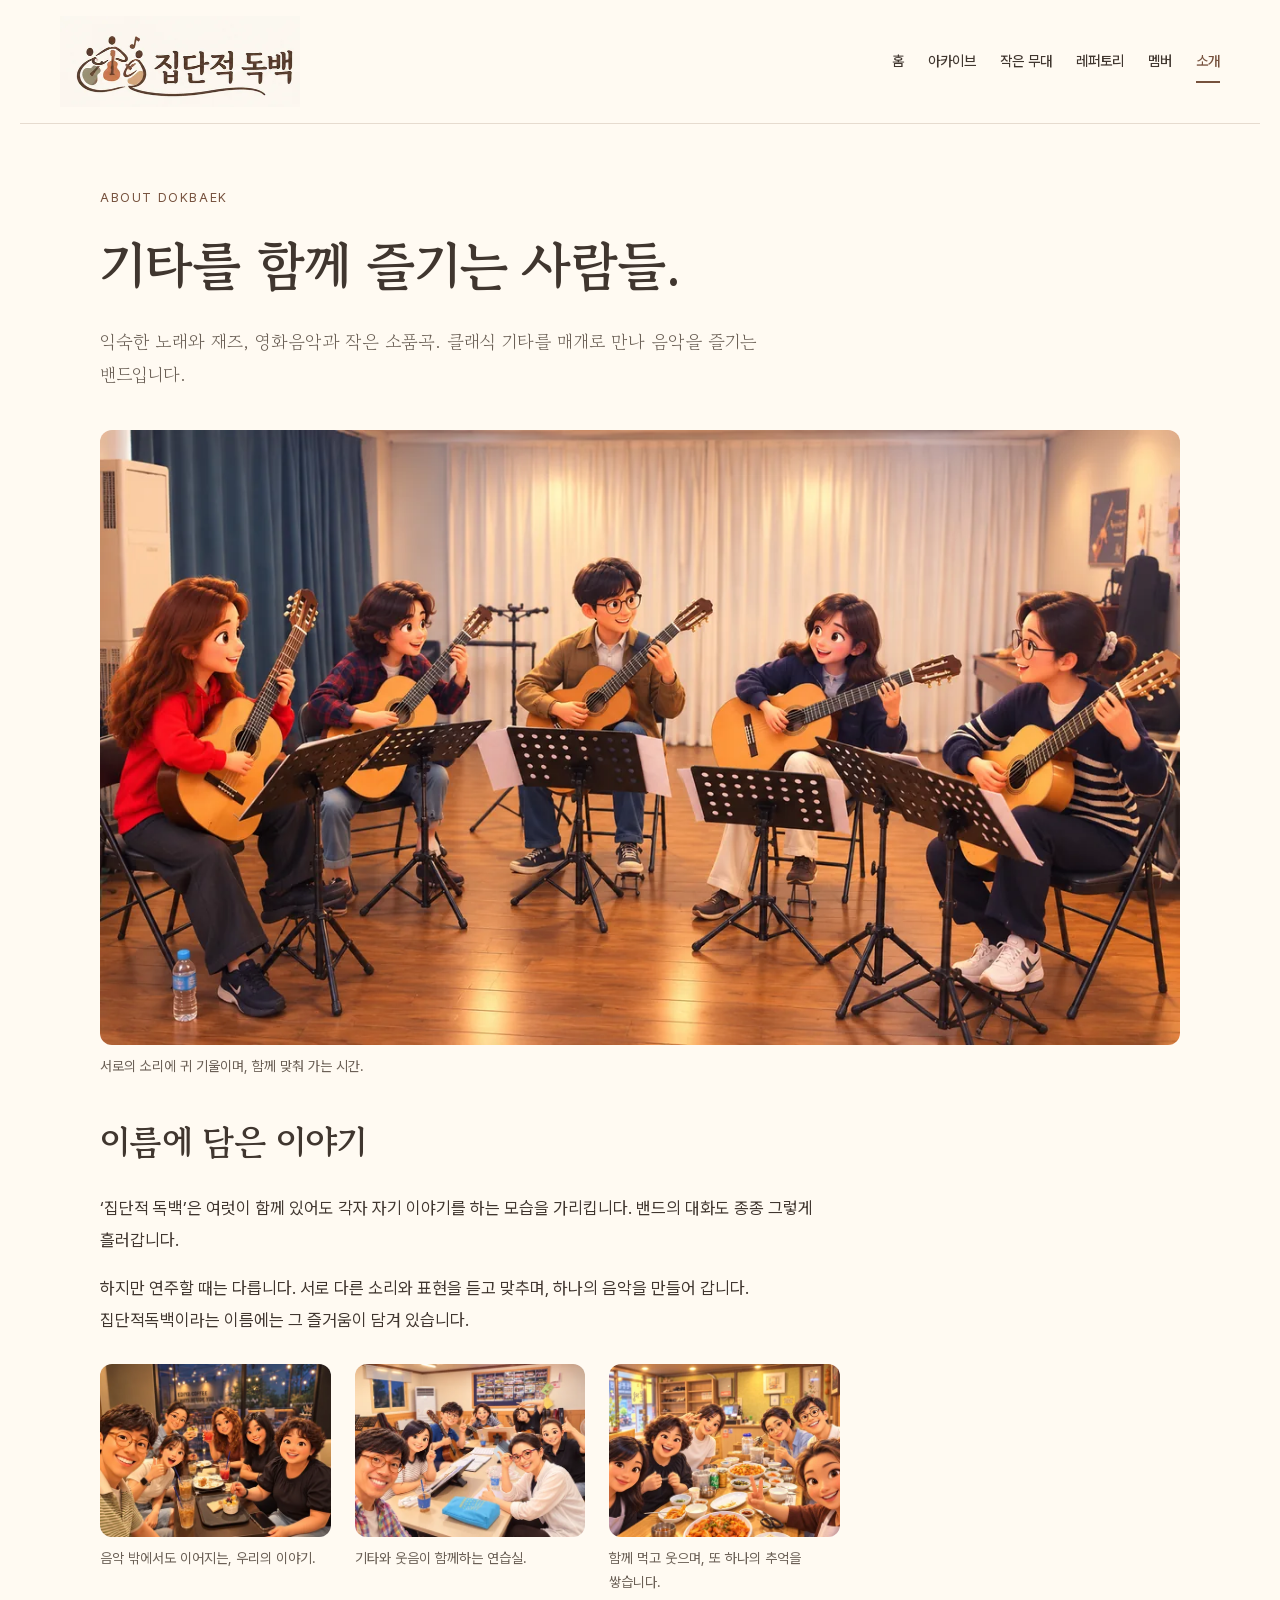
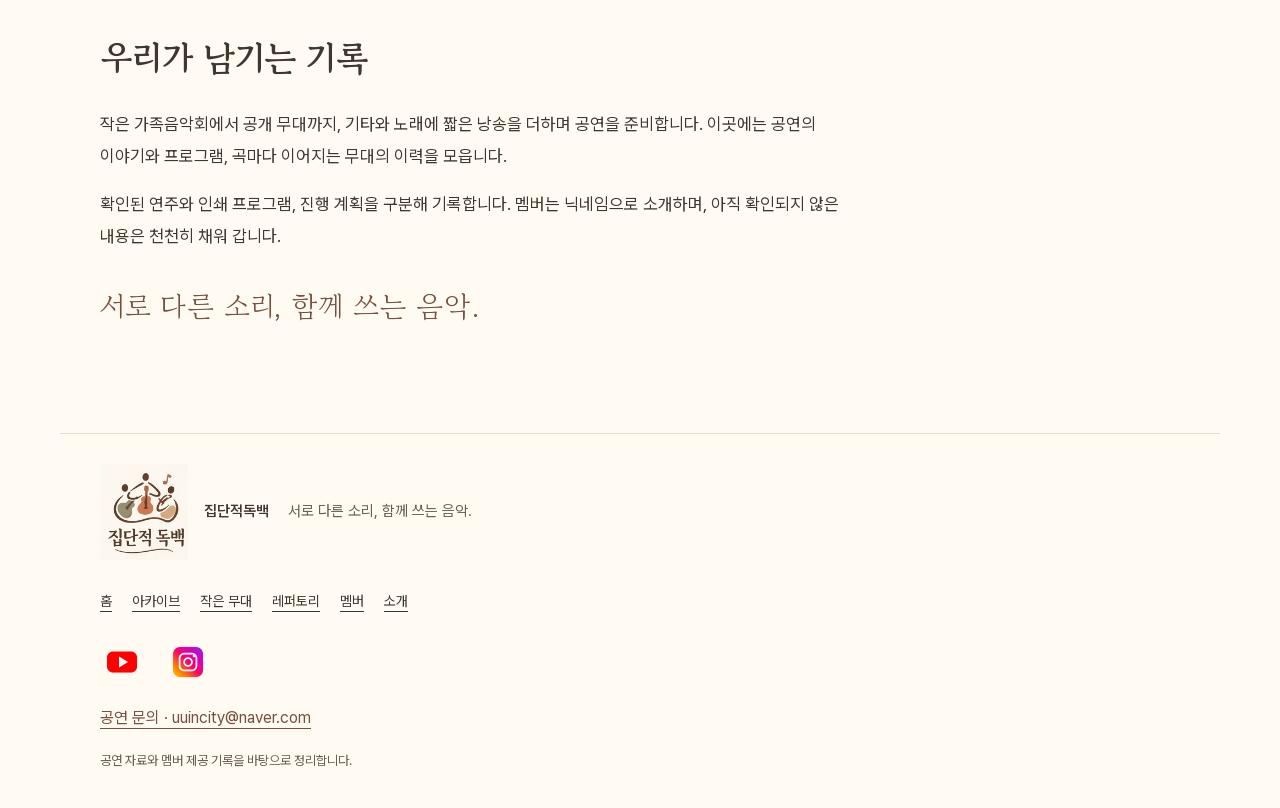
==== commit 93e39c5f: "아카이브 순서 변경, 통계수정" ====
--- a/about.html
+++ b/about.html
@@ -3,13 +3,13 @@
 <meta name="description" content="클래식 기타 밴드 집단적독백의 공연과 레퍼토리 기록">
 <meta name="referrer" content="strict-origin-when-cross-origin">
 <meta http-equiv="Content-Security-Policy" content="default-src 'self'; script-src 'self'; style-src 'self'; font-src 'self'; img-src 'self' data:; connect-src 'self'; frame-src https://www.youtube-nocookie.com; object-src 'none'; base-uri 'self'">
-<title>소개 · 집단적독백</title><link rel="stylesheet" href="assets/css/fonts.css"><link rel="stylesheet" href="assets/css/site.css"><script type="module" src="assets/js/site.js"></script></head>
+<title>소개 · 집단적독백</title><link rel="stylesheet" href="assets/css/fonts.css"><link rel="stylesheet" href="assets/css/site.css?v=20261022-gallery-essay"><script type="module" src="assets/js/site.js?v=20261022-unit-history"></script></head>
 <body data-page="about"><a class="skip" href="#main">본문으로 건너뛰기</a>
 <header class="site-header"><a class="brand" href="index.html"><img class="brand-logo" src="image/dokbaek_logo_horizontal.png" width="715" height="270" alt="집단적독백" srcset="image/optimized/c98e3ac357d472f0-160.webp 160w, image/optimized/c98e3ac357d472f0-480.webp 480w, image/optimized/c98e3ac357d472f0-715.webp 715w" sizes="(max-width:350px) 160px, (max-width:760px) 174px, (max-width:767px) 195px, 240px" decoding="async"></a>
 <button class="menu-toggle" aria-expanded="false" aria-controls="main-nav">메뉴</button>
-<nav id="main-nav" aria-label="주 메뉴"><a href="index.html">홈</a><a href="archive.html?year=2025">아카이브</a><a href="unit.html">작은 무대</a><a href="repertoire.html">레퍼토리</a><a href="members.html">멤버</a><a href="about.html">소개</a></nav></header>
+<nav id="main-nav" aria-label="주 메뉴"><a href="index.html">홈</a><a href="archive.html">아카이브</a><a href="unit.html">작은 무대</a><a href="repertoire.html">레퍼토리</a><a href="members.html">멤버</a><a href="about.html">소개</a></nav></header>
 <main id="main" tabindex="-1"><p class="loading" role="status">기록을 불러오는 중입니다.</p></main>
 <noscript><p>이 아카이브를 보려면 JavaScript를 켜 주세요.</p></noscript>
-<footer class="site-footer"><div class="footer-brand"><img class="footer-logo" src="image/dokbaek_logo_vertical.png" width="530" height="575" alt="" loading="lazy" srcset="image/optimized/7d8ec83e1ad6ce6c-160.webp 160w, image/optimized/7d8ec83e1ad6ce6c-480.webp 480w, image/optimized/7d8ec83e1ad6ce6c-530.webp 530w" sizes="(max-width:767px) 72px, 88px" decoding="async"><p><strong>집단적독백</strong> <span>서로 다른 소리, 함께 쓰는 음악.</span></p></div><nav class="footer-nav" aria-label="푸터 메뉴"><a href="index.html">홈</a><a href="archive.html?year=2025">아카이브</a><a href="unit.html">작은 무대</a><a href="repertoire.html">레퍼토리</a><a href="members.html">멤버</a><a href="about.html">소개</a></nav><div id="footer-links"></div><small>공연 자료와 멤버 제공 기록을 바탕으로 정리합니다.</small></footer>
+<footer class="site-footer"><div class="footer-brand"><img class="footer-logo" src="image/dokbaek_logo_vertical.png" width="530" height="575" alt="" loading="lazy" srcset="image/optimized/7d8ec83e1ad6ce6c-160.webp 160w, image/optimized/7d8ec83e1ad6ce6c-480.webp 480w, image/optimized/7d8ec83e1ad6ce6c-530.webp 530w" sizes="(max-width:767px) 72px, 88px" decoding="async"><p><strong>집단적독백</strong> <span>서로 다른 소리, 함께 쓰는 음악.</span></p></div><nav class="footer-nav" aria-label="푸터 메뉴"><a href="index.html">홈</a><a href="archive.html">아카이브</a><a href="unit.html">작은 무대</a><a href="repertoire.html">레퍼토리</a><a href="members.html">멤버</a><a href="about.html">소개</a></nav><div id="footer-links"></div><small>공연 자료와 멤버 제공 기록을 바탕으로 정리합니다.</small></footer>
 <dialog id="media-dialog" aria-labelledby="media-title"><div class="dialog-toolbar"><h2 id="media-title">공연 인쇄물</h2><button id="close-dialog" autofocus>닫기 ×</button></div><div id="media-content"></div></dialog>
 </body></html>
--- a/assets/css/site.css
+++ b/assets/css/site.css
@@ -5,6 +5,38 @@
   --serif:'Gowun Batang','Batang','바탕',Georgia,serif;
   --sans:'Pretendard Variable','Apple SD Gothic Neo','Malgun Gothic',sans-serif;--mono:var(--sans);--header-offset:100px;
 }
+/* Concert essays reuse the archive's paper, typography and program components. */
+.concert-essay{max-width:1040px;margin:0 auto;padding-bottom:40px}
+.essay-breadcrumb{display:flex;flex-wrap:wrap;gap:10px;align-items:center;padding-top:28px;font-size:.875rem;color:var(--walnut)}
+.essay-breadcrumb a,.photo-essay-link{display:inline-flex;align-items:center;min-height:44px}
+.photo-essay-link{margin-top:14px;color:var(--walnut);font-size:.9375rem}
+.concert-essay .hero{padding-bottom:28px}.essay-venue{margin:12px 0 0}
+.essay-story{max-width:740px}.essay-photo-count{color:var(--muted);font-size:.9375rem;margin:20px 0}
+.essay-introduction,.essay-closing{max-width:740px;margin:40px auto;line-height:1.95;word-break:keep-all;overflow-wrap:anywhere}
+.narrative-essay .essay-chapter{max-width:840px;margin:64px auto}
+.essay-chapter .section-head{margin-bottom:16px}
+.essay-chapter h2{font-size:clamp(1.4rem,3.5vw,1.9rem)}
+.essay-chapter-text{max-width:680px;margin-bottom:24px;line-height:1.9;word-break:keep-all;overflow-wrap:anywhere}
+.essay-closing{border-top:1px solid var(--line);padding-top:32px}
+.essay-closing p:last-child{margin-bottom:0}
+.essay-cover-photo,.essay-photo,.photo-viewer-frame{margin:0;min-width:0}
+.photo-button{display:block;width:100%;padding:0;border:0;background:transparent;text-align:left;cursor:zoom-in}
+.essay-photo-image{display:block;aspect-ratio:3/2;background:var(--paper)}
+.essay-photo-image img{width:100%;height:100%;object-fit:contain}
+.concert-essay figcaption,.photo-viewer figcaption{padding-top:12px;font-size:.9375rem;color:var(--muted);line-height:1.7;overflow-wrap:anywhere}
+.essay-photo-grid{display:grid;grid-template-columns:repeat(auto-fit,minmax(min(100%,280px),1fr));gap:28px 24px;align-items:start}
+.essay-photo.portrait-photo{max-width:100%}
+.essay-program-fold>summary{padding:12px 0;min-height:44px;color:var(--walnut)}
+.gallery-status{margin:20px 0 12px;color:var(--muted);font-size:.875rem}
+.essay-gallery .button[hidden]{display:none}
+body:has(#media-dialog[open]){overflow:hidden}
+dialog.photo-dialog{width:1100px;max-width:95vw;max-height:94dvh}
+.photo-viewer-frame .image-wrap{display:flex;justify-content:center;min-height:120px}
+#media-content .photo-enlarged img{width:100%;height:min(62dvh,760px);object-fit:contain}
+.photo-controls{display:flex;justify-content:space-between;align-items:center;gap:12px;margin-top:16px}
+.photo-controls button{min-width:76px;min-height:44px;flex-shrink:0}.photo-position{font-variant-numeric:tabular-nums;text-align:center}
+@media(min-width:768px){.essay-scenes .essay-photo-grid:has(>.essay-photo:nth-child(3)){grid-template-columns:1.2fr 1fr}.essay-scenes .essay-photo-grid:has(>.essay-photo:nth-child(3))>.essay-photo:first-child{grid-row:span 2}}
+@media(max-width:599px){.essay-photo-grid{grid-template-columns:minmax(0,1fr);gap:24px}.essay-breadcrumb{padding-top:18px}.photo-controls{gap:8px}.photo-controls button{padding:8px}.photo-dialog .dialog-toolbar{gap:10px}}
 *{box-sizing:border-box}html{scroll-behavior:smooth;scroll-padding-top:var(--header-offset)}
 body{margin:0;background:var(--paper);color:var(--ink);font:400 16px/1.7 var(--sans)}
 b,strong{font-weight:600}
@@ -252,7 +284,8 @@
 .setlist{scroll-margin-top:var(--header-offset)}
 .preview-main{display:block;text-decoration:none}
 .preview-main:hover h3{text-decoration:underline}
-.venue-link{display:inline-flex;align-items:center;min-height:44px;color:var(--walnut);overflow-wrap:anywhere}
+.venue-link{display:inline-flex;align-items:center;gap:6px;min-height:44px;color:var(--walnut);overflow-wrap:anywhere}
+.venue-map-logo{width:20px;height:20px;flex-shrink:0;object-fit:contain}
 @media(max-width:767px){
   .upcoming-copy .show-venue{margin:0}
   .upcoming-copy .show-date{margin-bottom:0}
@@ -342,7 +375,22 @@
 .unit-performers{gap:8px;align-items:stretch}
 .unit-performers>li{display:flex;flex-direction:column;padding:0 10px 8px;border:1px solid var(--line);border-radius:6px;max-width:100%;min-width:0}
 .unit-performers span{font-size:.8125rem;color:var(--muted);overflow-wrap:anywhere}
-.unit-media{display:grid;gap:16px;margin-top:20px}.unit-media video{display:block;width:100%}
+.unit-media{grid-column:1/-1;min-width:0;margin-top:4px}
+.unit-media-heading{font:500 .9375rem/1.7 var(--sans);margin:0 0 12px}
+.unit-media-grid{display:grid;grid-template-columns:minmax(0,1fr);gap:12px;align-items:start}
+.unit-media-button{display:block;width:100%;min-width:0;padding:0;border:1px solid var(--line);border-radius:8px;background:var(--paper);color:var(--walnut);text-align:left;cursor:zoom-in;overflow:hidden}
+.unit-media-image{width:100%;overflow:hidden}
+.unit-media-image img{width:100%;height:auto;object-fit:contain}
+.unit-media-image .image-placeholder{min-height:100px}
+.unit-media-caption{display:block;padding:8px 12px;font-size:.8125rem}
+.unit-media video{display:block;width:100%}
+.unit-poster{width:min(100%,320px);justify-self:center}
+.unit-media-button:disabled{cursor:default}
+@media(min-width:600px){.unit-media-grid{grid-template-columns:repeat(2,minmax(0,1fr))}.unit-poster .unit-media-grid{grid-template-columns:minmax(0,1fr)}}
+@media(min-width:900px){
+  .unit-card.unit-has-poster{grid-column:1/-1;grid-template-columns:64px minmax(0,1fr) minmax(200px,300px)}
+  .unit-has-poster .unit-poster{grid-column:3;grid-row:1;margin:0;width:100%}
+}
 .unit-compact{padding:20px}.unit-compact .unit-copy h3{font-size:1.2rem}
 .unit-compact .unit-song-preview{display:none}
 @media(min-width:600px){
